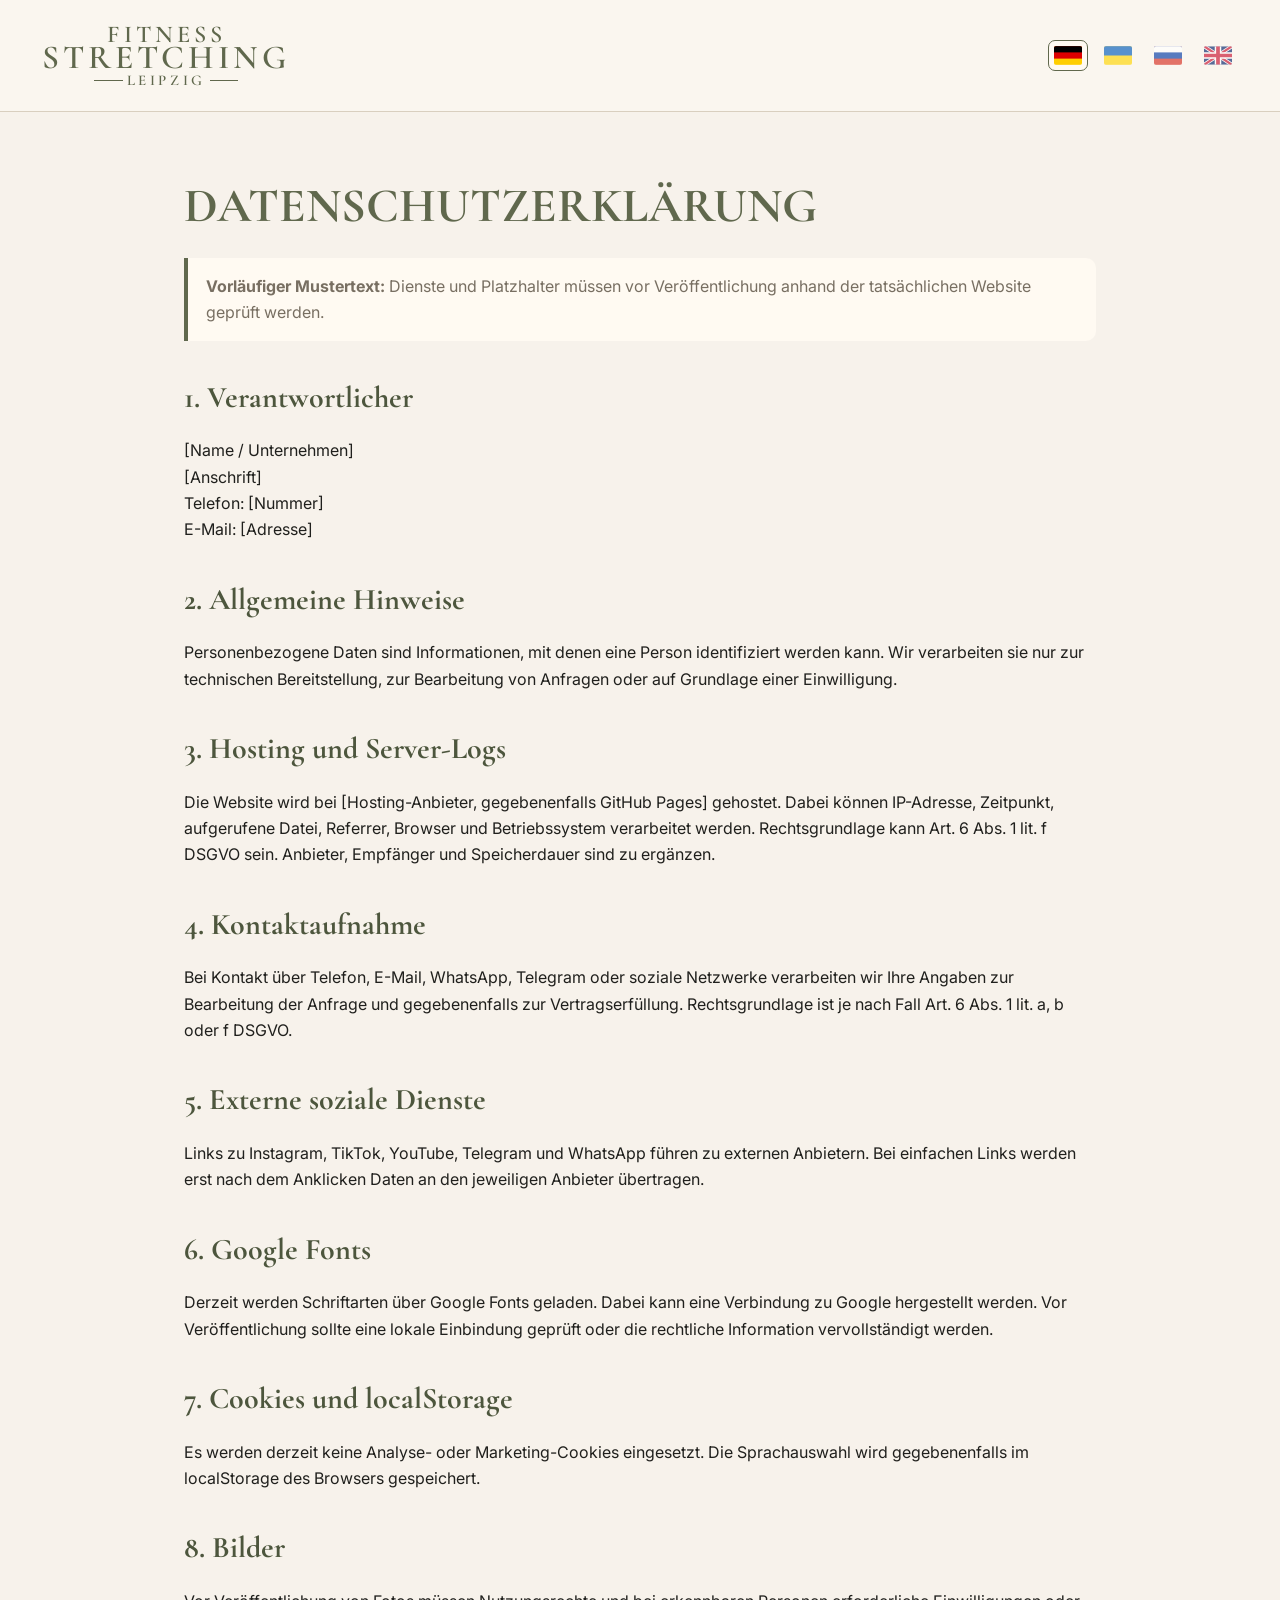
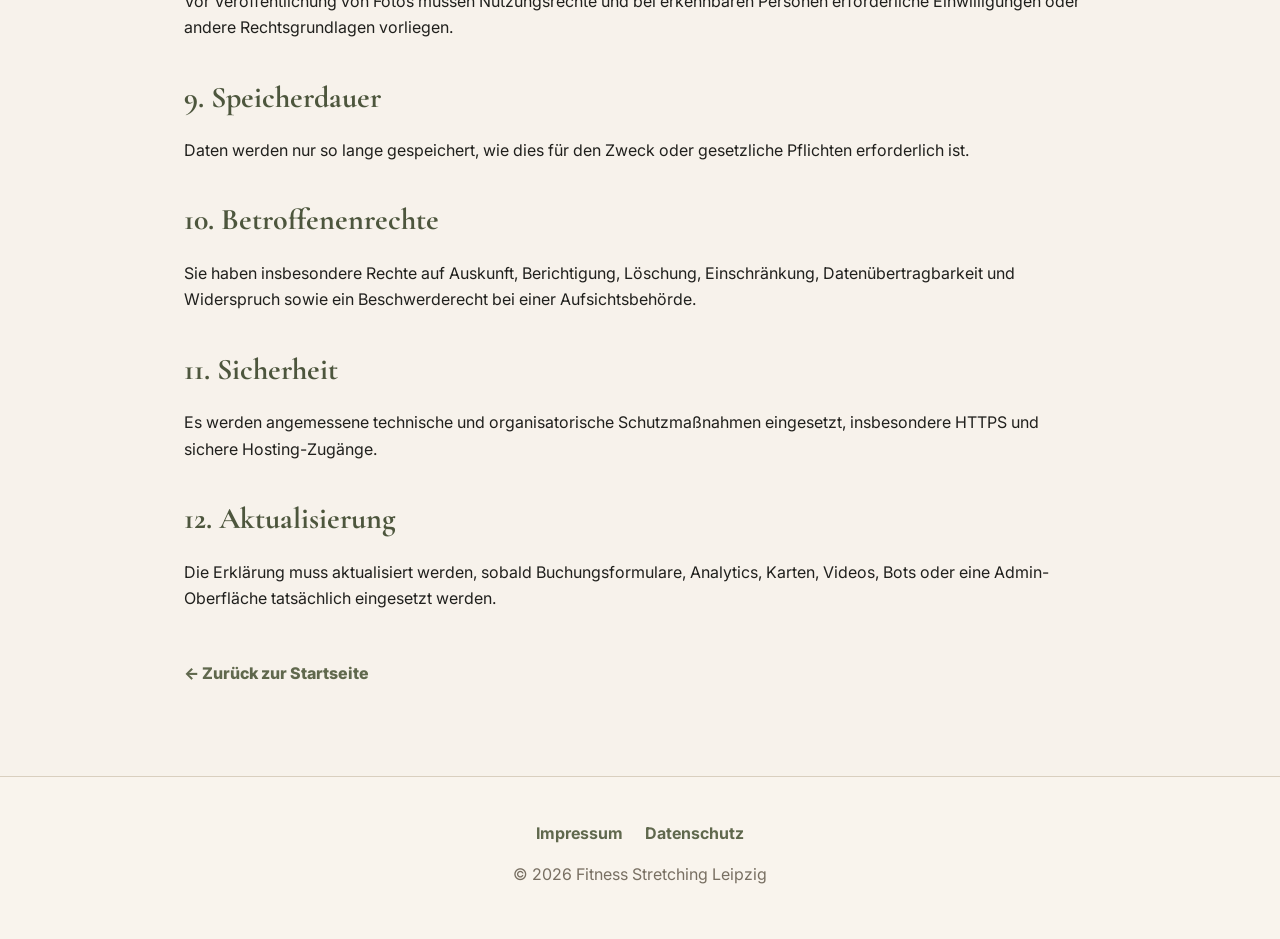
==== datenschutz.html @ 90689b0f "Add files via upload" ====
<!doctype html><html lang="de"><head>
<meta charset="UTF-8"><meta name="viewport" content="width=device-width,initial-scale=1">
<title>Datenschutzerklärung | Fitness Stretching Leipzig</title>
<link rel="preconnect" href="https://fonts.googleapis.com"><link rel="preconnect" href="https://fonts.gstatic.com" crossorigin>
<link href="https://fonts.googleapis.com/css2?family=Cormorant+Garamond:wght@500;600;700&family=Inter:wght@400;500;600;700;800&display=swap" rel="stylesheet">
<link rel="stylesheet" href="style.css"></head><body>
<header class="legal-header"><a class="brand-logo header-logo" href="index.html"><span class="logo-line-1">FITNESS</span><span class="logo-line-2">STRETCHING</span><span class="logo-line-3"><i></i>LEIPZIG<i></i></span></a>
<div class="legal-language-switch" aria-label="Sprachauswahl">
<button data-lang="de" aria-label="Deutsch"><img src="assets/flags/de.svg" alt="Deutsch"></button>
<button data-lang="uk" aria-label="Українська"><img src="assets/flags/ua.svg" alt="Українська"></button>
<button data-lang="ru" aria-label="Русский"><img src="assets/flags/ru.svg" alt="Русский"></button>
<button data-lang="en" aria-label="English"><img src="assets/flags/gb.svg" alt="English"></button>
</div>
</header>
<main class="legal-main"><section class="legal-content" data-lang="de"><h1>Datenschutzerklärung</h1><p class="legal-note"><strong>Vorläufiger Mustertext:</strong> Dienste und Platzhalter müssen vor Veröffentlichung anhand der tatsächlichen Website geprüft werden.</p><h2>1. Verantwortlicher</h2><p>[Name / Unternehmen]<br>[Anschrift]<br>Telefon: [Nummer]<br>E-Mail: [Adresse]</p><h2>2. Allgemeine Hinweise</h2><p>Personenbezogene Daten sind Informationen, mit denen eine Person identifiziert werden kann. Wir verarbeiten sie nur zur technischen Bereitstellung, zur Bearbeitung von Anfragen oder auf Grundlage einer Einwilligung.</p><h2>3. Hosting und Server-Logs</h2><p>Die Website wird bei [Hosting-Anbieter, gegebenenfalls GitHub Pages] gehostet. Dabei können IP-Adresse, Zeitpunkt, aufgerufene Datei, Referrer, Browser und Betriebssystem verarbeitet werden. Rechtsgrundlage kann Art. 6 Abs. 1 lit. f DSGVO sein. Anbieter, Empfänger und Speicherdauer sind zu ergänzen.</p><h2>4. Kontaktaufnahme</h2><p>Bei Kontakt über Telefon, E-Mail, WhatsApp, Telegram oder soziale Netzwerke verarbeiten wir Ihre Angaben zur Bearbeitung der Anfrage und gegebenenfalls zur Vertragserfüllung. Rechtsgrundlage ist je nach Fall Art. 6 Abs. 1 lit. a, b oder f DSGVO.</p><h2>5. Externe soziale Dienste</h2><p>Links zu Instagram, TikTok, YouTube, Telegram und WhatsApp führen zu externen Anbietern. Bei einfachen Links werden erst nach dem Anklicken Daten an den jeweiligen Anbieter übertragen.</p><h2>6. Google Fonts</h2><p>Derzeit werden Schriftarten über Google Fonts geladen. Dabei kann eine Verbindung zu Google hergestellt werden. Vor Veröffentlichung sollte eine lokale Einbindung geprüft oder die rechtliche Information vervollständigt werden.</p><h2>7. Cookies und localStorage</h2><p>Es werden derzeit keine Analyse- oder Marketing-Cookies eingesetzt. Die Sprachauswahl wird gegebenenfalls im localStorage des Browsers gespeichert.</p><h2>8. Bilder</h2><p>Vor Veröffentlichung von Fotos müssen Nutzungsrechte und bei erkennbaren Personen erforderliche Einwilligungen oder andere Rechtsgrundlagen vorliegen.</p><h2>9. Speicherdauer</h2><p>Daten werden nur so lange gespeichert, wie dies für den Zweck oder gesetzliche Pflichten erforderlich ist.</p><h2>10. Betroffenenrechte</h2><p>Sie haben insbesondere Rechte auf Auskunft, Berichtigung, Löschung, Einschränkung, Datenübertragbarkeit und Widerspruch sowie ein Beschwerderecht bei einer Aufsichtsbehörde.</p><h2>11. Sicherheit</h2><p>Es werden angemessene technische und organisatorische Schutzmaßnahmen eingesetzt, insbesondere HTTPS und sichere Hosting-Zugänge.</p><h2>12. Aktualisierung</h2><p>Die Erklärung muss aktualisiert werden, sobald Buchungsformulare, Analytics, Karten, Videos, Bots oder eine Admin-Oberfläche tatsächlich eingesetzt werden.</p><a class="legal-back" href="index.html">← Zurück zur Startseite</a></section><section class="legal-content" data-lang="uk" hidden><h1>Політика конфіденційності</h1><p class="legal-note"><strong>Попередній типовий текст:</strong> сервіси та дані потрібно перевірити відповідно до фактичного сайту перед публікацією.</p><h2>1. Відповідальна особа</h2><p>[Ім’я / підприємство]<br>[Адреса]<br>Телефон: [номер]<br>Електронна пошта: [адреса]</p><h2>2. Загальна інформація</h2><p>Персональні дані дають змогу ідентифікувати особу. Вони обробляються лише для роботи сайту, відповіді на звернення або на підставі згоди.</p><h2>3. Хостинг і серверні журнали</h2><p>Сайт розміщується у [провайдер, за потреби GitHub Pages]. Можуть оброблятися IP-адреса, час, файл, referrer, браузер та система. Потрібно доповнити провайдера, отримувачів і строк зберігання.</p><h2>4. Звернення</h2><p>При зверненні телефоном, електронною поштою, через WhatsApp, Telegram чи соцмережі дані обробляються для відповіді та, за потреби, виконання договору.</p><h2>5. Зовнішні сервіси</h2><p>Посилання на Instagram, TikTok, YouTube, Telegram і WhatsApp ведуть до зовнішніх провайдерів. Передача відбувається після натискання посилання.</p><h2>6. Google Fonts</h2><p>Наразі шрифти завантажуються через Google Fonts. Перед публікацією варто перевірити локальне розміщення або доповнити правову інформацію.</p><h2>7. Cookies і localStorage</h2><p>Аналітичні чи рекламні cookies наразі не використовуються. Вибрана мова може зберігатися у localStorage.</p><h2>8. Фотографії</h2><p>Потрібно мати права на використання фотографій і необхідні згоди впізнаваних осіб.</p><h2>9. Строк зберігання</h2><p>Дані зберігаються лише стільки, скільки потрібно для мети або передбачено законом.</p><h2>10. Права користувача</h2><p>Ви маєте права на доступ, виправлення, видалення, обмеження, перенесення даних, заперечення та скаргу до наглядового органу.</p><h2>11. Безпека</h2><p>Застосовуються належні технічні й організаційні заходи, зокрема HTTPS і захист доступу до хостингу.</p><h2>12. Оновлення</h2><p>Політика оновлюється при фактичному додаванні бронювання, аналітики, карт, відео, ботів або адмін-панелі.</p><a class="legal-back" href="index.html">← Повернутися на головну</a></section><section class="legal-content" data-lang="ru" hidden><h1>Политика конфиденциальности</h1><p class="legal-note"><strong>Предварительный типовой текст:</strong> сервисы и сведения необходимо проверить по фактическому сайту перед публикацией.</p><h2>1. Ответственное лицо</h2><p>[Имя / предприятие]<br>[Адрес]<br>Телефон: [номер]<br>Электронная почта: [адрес]</p><h2>2. Общая информация</h2><p>Персональные данные позволяют идентифицировать человека. Они обрабатываются только для работы сайта, ответа на обращения или на основании согласия.</p><h2>3. Хостинг и серверные журналы</h2><p>Сайт размещается у [провайдер, при необходимости GitHub Pages]. Могут обрабатываться IP-адрес, время, файл, referrer, браузер и система. Необходимо дополнить провайдера, получателей и срок хранения.</p><h2>4. Обращение</h2><p>При обращении по телефону, электронной почте, через WhatsApp, Telegram или соцсети данные обрабатываются для ответа и, при необходимости, исполнения договора.</p><h2>5. Внешние сервисы</h2><p>Ссылки на Instagram, TikTok, YouTube, Telegram и WhatsApp ведут к внешним провайдерам. Передача данных происходит после перехода по ссылке.</p><h2>6. Google Fonts</h2><p>В настоящее время шрифты загружаются через Google Fonts. До публикации следует проверить локальное размещение либо дополнить правовую информацию.</p><h2>7. Cookies и localStorage</h2><p>Аналитические и рекламные cookies сейчас не используются. Выбранный язык может сохраняться в localStorage.</p><h2>8. Фотографии</h2><p>Необходимо иметь права на использование фотографий и требуемые согласия узнаваемых лиц.</p><h2>9. Срок хранения</h2><p>Данные хранятся только столько, сколько необходимо для цели или предусмотрено законом.</p><h2>10. Права пользователя</h2><p>Вы имеете права на доступ, исправление, удаление, ограничение, переносимость, возражение и жалобу в надзорный орган.</p><h2>11. Безопасность</h2><p>Применяются надлежащие технические и организационные меры, включая HTTPS и защиту доступа к хостингу.</p><h2>12. Обновление</h2><p>Политика обновляется при фактическом добавлении бронирования, аналитики, карт, видео, ботов или админ-панели.</p><a class="legal-back" href="index.html">← Вернуться на главную</a></section><section class="legal-content" data-lang="en" hidden><h1>Privacy policy</h1><p class="legal-note"><strong>Provisional template:</strong> services and placeholders must be checked against the actual website before publication.</p><h2>1. Controller</h2><p>[Name / business]<br>[Address]<br>Telephone: [number]<br>Email: [address]</p><h2>2. General information</h2><p>Personal data can identify a person. It is processed only to provide the website, respond to enquiries or on the basis of consent.</p><h2>3. Hosting and server logs</h2><p>The site is hosted by [provider, where applicable GitHub Pages]. IP address, time, requested file, referrer, browser and operating system may be processed. Provider, recipients and retention periods must be completed.</p><h2>4. Contacting us</h2><p>When you contact us by phone, email, WhatsApp, Telegram or social media, your information is processed to respond and, where applicable, perform a contract.</p><h2>5. External services</h2><p>Links to Instagram, TikTok, YouTube, Telegram and WhatsApp lead to external providers. Data is transferred after the link is clicked.</p><h2>6. Google Fonts</h2><p>Fonts are currently loaded through Google Fonts. Before publication, local hosting should be considered or the legal information completed.</p><h2>7. Cookies and localStorage</h2><p>No analytics or marketing cookies are currently used. The selected language may be saved in localStorage.</p><h2>8. Photographs</h2><p>All required usage rights and consents for identifiable persons must be available.</p><h2>9. Retention</h2><p>Data is kept only as long as required for its purpose or by law.</p><h2>10. Your rights</h2><p>You have rights including access, rectification, erasure, restriction, portability, objection and the right to complain to a supervisory authority.</p><h2>11. Security</h2><p>Appropriate technical and organisational safeguards are used, including HTTPS and secure hosting access.</p><h2>12. Updates</h2><p>The policy will be updated when booking, analytics, maps, videos, bots or an admin interface are actually added.</p><a class="legal-back" href="index.html">← Back to the homepage</a></section></main>
<footer><nav class="footer-legal"><a href="impressum.html">Impressum</a><a href="datenschutz.html">Datenschutz</a></nav><p>© 2026 Fitness Stretching Leipzig</p></footer>
<script src="legal.js"></script></body></html>
---- style.css ----
:root{--bg:#f7f2eb;--cream:#fffaf2;--olive:#60684d;--olive-dark:#4d563d;--text:#20201d;--muted:#786f62;--line:#d9cfbf;--serif:'Cormorant Garamond',Georgia,serif;--sans:'Inter',Arial,sans-serif}*{box-sizing:border-box}html{scroll-behavior:smooth}body{margin:0;background:var(--bg);color:var(--text);font-family:var(--sans);font-size:16px;line-height:1.55}a{text-decoration:none;color:inherit}img{max-width:100%;display:block}.site-header{min-height:106px;display:flex;align-items:center;gap:24px;padding:14px 34px;background:rgba(250,246,239,.97);border-bottom:1px solid var(--line);position:sticky;top:0;z-index:100;backdrop-filter:blur(10px)}.brand-logo{font-family:var(--serif);font-weight:600;color:var(--olive);letter-spacing:.13em;text-align:center;line-height:.82;text-transform:uppercase;display:inline-flex;flex-direction:column;align-items:center;justify-content:center;white-space:nowrap}.brand-logo .logo-line-1{font-size:.78em}.brand-logo .logo-line-2{font-size:1.08em}.brand-logo .logo-line-3{font-size:.48em;letter-spacing:.24em;display:flex;align-items:center;gap:.28em;margin-top:.16em}.brand-logo i{width:1.9em;height:1px;background:var(--olive);display:block}.header-logo{font-size:38px;min-width:276px}.hero-logo{font-size:88px;margin-bottom:14px}.footer-logo{font-size:34px;opacity:.85}.main-nav{display:flex;align-items:center;gap:25px;margin-left:auto}.main-nav a{font-weight:700;white-space:nowrap}.main-nav a.active{color:var(--olive);border-bottom:2px solid var(--olive);padding-bottom:10px}.header-cta,.btn{font-weight:800;text-transform:uppercase;letter-spacing:.03em;border-radius:9px;display:inline-flex;align-items:center;justify-content:center}.header-cta{background:var(--olive);color:white;padding:17px 24px;box-shadow:0 8px 24px rgba(77,86,61,.16);white-space:nowrap}.language-switch{display:flex;gap:10px;align-items:center}.language-switch button{border:0;background:transparent;font-weight:800;cursor:pointer;padding:6px 5px;display:flex;gap:6px;align-items:center;opacity:.75;border-radius:7px}.language-switch button.active{opacity:1;color:var(--olive);background:rgba(96,104,77,.08)}.language-switch img{width:25px;height:17px;object-fit:cover;border-radius:2px;box-shadow:0 0 0 1px rgba(0,0,0,.08)}.language-switch b{font-size:13px}.menu-toggle{display:none;background:none;border:0;font-size:30px;color:var(--olive)}.hero{min-height:650px;display:grid;grid-template-columns:53% 47%;background:linear-gradient(90deg,var(--cream),#f4eee6);position:relative;overflow:hidden}.hero-copy{padding:82px 6vw 70px;display:flex;flex-direction:column;align-items:center;text-align:center;justify-content:center;z-index:2}.hero-copy:after{content:"";position:absolute;left:49%;top:0;height:100%;width:126px;background:var(--cream);clip-path:ellipse(60% 65% at 0 50%);z-index:-1}.hero-kicker{font-family:var(--serif);font-size:33px;margin:0 0 10px;color:var(--olive-dark)}.hero-subtitle{font-family:var(--serif);font-size:31px;margin:0 0 10px}.divider{height:1px;background:var(--line);width:360px;margin:8px 0 24px}.address{font-size:22px;margin:0 0 30px}.hero-actions{display:flex;gap:20px;flex-wrap:wrap;justify-content:center}.btn{min-height:62px;padding:0 32px;border:1px solid var(--olive)}.btn.primary{background:var(--olive);color:#fff}.btn.secondary,.btn.outline{background:transparent;color:var(--olive)}.hero-image{background:url('assets/hero-studio.jpg') center/cover no-repeat;min-height:650px;filter:saturate(.94) sepia(.06);position:relative}.hero-image:after{content:'';position:absolute;inset:0;background:linear-gradient(90deg,rgba(0,0,0,.34),rgba(0,0,0,.08) 45%,rgba(0,0,0,.18));pointer-events:none}.benefits{background:linear-gradient(90deg,#6f7558,#8a8c69);color:#fff;display:grid;grid-template-columns:repeat(6,1fr);gap:0;padding:22px 42px}.benefit{display:flex;align-items:center;justify-content:center;gap:13px;border-right:1px solid rgba(255,255,255,.42);min-height:58px}.benefit:last-child{border-right:0}.benefit span{font-size:32px;color:#f7efe5}.benefit p{margin:0;font-weight:600;font-size:15px}.section{padding:72px 7vw}.intro{display:grid;grid-template-columns:1fr 1fr;gap:58px;align-items:center}.intro-image img,.massage img{border-radius:10px;box-shadow:0 16px 42px rgba(55,45,30,.12)}.eyebrow{text-transform:uppercase;letter-spacing:.16em;color:var(--olive);font-weight:800;font-size:13px}.section h2,.intro h2,.massage h2,.contact h2{font-family:var(--serif);text-transform:uppercase;color:var(--olive);font-size:44px;line-height:1.05;margin:0 0 18px}.intro p,.massage p,.contact p{font-size:17px}.muted{background:#f1eadf}.section-head{text-align:center;max-width:920px;margin:0 auto 38px}.section-head.narrow{max-width:760px}.cards{display:grid;grid-template-columns:repeat(4,1fr);gap:22px}.card{background:var(--cream);border:1px solid var(--line);border-radius:18px;overflow:hidden;min-height:100%;display:flex;flex-direction:column;transition:.35s;box-shadow:0 8px 26px rgba(55,45,30,.04)}.card:hover{transform:translateY(-5px);box-shadow:0 18px 44px rgba(55,45,30,.13)}.course-image{width:100%;height:235px;object-fit:cover;transition:.5s}.card:hover .course-image{transform:scale(1.04)}.card-body{padding:24px}.card h3{font-family:var(--serif);font-size:27px;color:var(--olive);line-height:1.05;margin:0 0 14px}.card p{margin:0}.card span{display:inline-block;margin-top:18px;color:var(--olive);font-weight:800}.why{background:var(--cream)}.why-grid{display:grid;grid-template-columns:repeat(3,1fr);gap:16px;max-width:1050px;margin:0 auto}.why-grid div{background:#f7f2eb;border:1px solid var(--line);border-radius:14px;padding:20px 24px;font-weight:700;color:var(--olive-dark)}.why-grid div:before{content:'✓';font-weight:900;margin-right:10px;color:var(--olive)}.massage{display:grid;grid-template-columns:42% 58%;gap:42px;align-items:center}.massage-media>img{width:100%;max-height:520px;object-fit:cover}.massage-gallery{display:grid;grid-template-columns:repeat(3,1fr);gap:10px;margin-top:14px}.massage-gallery img{width:100%;height:145px;object-fit:cover;border-radius:10px;border:1px solid var(--line);box-shadow:0 8px 20px rgba(55,45,30,.08)}.gallery-section{background:#f7f2eb}.gallery-grid{display:grid;grid-template-columns:repeat(4,1fr);gap:14px}.gallery-grid img{width:100%;height:260px;object-fit:cover;border-radius:14px;border:1px solid var(--line);box-shadow:0 8px 22px rgba(55,45,30,.08);transition:.35s}.gallery-grid img:hover{transform:scale(1.02)}.contact{display:grid;grid-template-columns:1fr 1fr;gap:40px;background:var(--cream)}.contact-box{border:1px solid var(--line);border-radius:18px;padding:30px;background:#fffaf6}.contact-box a{color:var(--olive);font-weight:700}.floating-wa{position:fixed;right:28px;bottom:28px;width:68px;height:68px;border-radius:50%;background:#20c65a;color:#fff;display:flex;align-items:center;justify-content:center;font-size:34px;box-shadow:0 12px 34px rgba(0,0,0,.2);z-index:101}footer{padding:36px 7vw;text-align:center;border-top:1px solid var(--line);background:#f9f4ed;color:var(--muted)}
@media(max-width:1280px){.site-header{gap:16px;padding:12px 24px}.header-logo{font-size:31px;min-width:230px}.main-nav{gap:18px}.header-cta{padding:15px 19px}.language-switch b{display:none}.cards{grid-template-columns:repeat(3,1fr)}}
@media(max-width:980px){.site-header{height:auto;min-height:86px;justify-content:space-between;flex-wrap:wrap}.header-logo{font-size:27px;min-width:auto}.menu-toggle{display:block}.main-nav{display:none;order:5;width:100%;flex-direction:column;align-items:flex-start;padding:18px 0}.main-nav.open{display:flex}.header-cta{display:none}.language-switch{gap:8px}.language-switch img{width:27px;height:19px}.hero{grid-template-columns:1fr}.hero-copy{padding:58px 24px 44px}.hero-copy:after{display:none}.hero-logo{font-size:58px}.hero-kicker,.hero-subtitle{font-size:26px}.address{font-size:20px}.hero-image{min-height:430px;order:-1}.benefits{grid-template-columns:1fr 1fr;padding:18px}.benefit{justify-content:flex-start;border-right:0;border-bottom:1px solid rgba(255,255,255,.25);padding:8px}.intro,.massage,.contact{grid-template-columns:1fr}.cards{grid-template-columns:repeat(2,1fr)}.why-grid{grid-template-columns:1fr 1fr}.gallery-grid{grid-template-columns:repeat(2,1fr)}.massage-gallery{grid-template-columns:repeat(2,1fr)}.section{padding:50px 24px}.section h2,.intro h2,.massage h2,.contact h2{font-size:35px}.btn{min-height:58px}.hero-actions{width:100%}.floating-wa{width:58px;height:58px;font-size:28px;right:18px;bottom:18px}}
@media(max-width:560px){.hero-logo{font-size:43px}.header-logo{font-size:21px}.logo-line-3 i{width:1.35em}.hero-kicker,.hero-subtitle{font-size:22px}.benefits{grid-template-columns:1fr}.cards,.why-grid,.gallery-grid{grid-template-columns:1fr}.course-image{height:250px}.gallery-grid img{height:330px}.massage-gallery{grid-template-columns:1fr}.massage-gallery img{height:260px}.site-header{padding:12px 14px}.section h2,.intro h2,.massage h2,.contact h2{font-size:30px}.divider{width:260px}.btn{width:100%;padding:0 20px}.language-switch img{width:25px;height:17px}}

/* v7: single-photo sliders */
.photo-slider{position:relative;width:100%;max-width:980px;margin:0 auto;overflow:hidden;border-radius:14px}
.slider-viewport{overflow:hidden;border-radius:14px;background:var(--cream)}
.slider-track{display:flex;transition:transform .45s ease;will-change:transform;touch-action:pan-y}
.slider-slide{flex:0 0 100%;min-width:100%}
.slider-slide img{width:100%;height:620px;object-fit:contain;background:var(--cream);border-radius:14px;border:1px solid var(--line);box-shadow:0 8px 22px rgba(55,45,30,.08)}
.massage-slider{margin-top:14px}
.massage-slider .slider-slide img{height:430px}
.slider-arrow{position:absolute;top:50%;transform:translateY(-50%);width:52px;height:52px;border:1px solid rgba(255,255,255,.75);border-radius:50%;background:rgba(77,86,61,.86);color:#fff;font-size:38px;line-height:1;cursor:pointer;z-index:3;display:flex;align-items:center;justify-content:center;box-shadow:0 8px 24px rgba(0,0,0,.18)}
.slider-prev{left:16px}.slider-next{right:16px}.slider-arrow:hover{background:var(--olive-dark)}
.slider-counter{position:absolute;right:18px;bottom:16px;padding:7px 12px;border-radius:999px;color:#fff;background:rgba(32,32,29,.68);font-size:13px;font-weight:700;z-index:3}
.social-placeholders{display:flex;flex-wrap:wrap;justify-content:center;gap:10px;margin:20px 0 16px}
.social-placeholder{width:40px;height:40px;border:1px solid var(--olive);border-radius:50%;display:inline-flex;align-items:center;justify-content:center;color:var(--olive);font-size:12px;font-weight:800;transition:.25s}
.social-placeholder:hover{background:var(--olive);color:#fff}
.footer-legal{display:flex;justify-content:center;gap:22px;margin:8px 0 12px;font-weight:700;color:var(--olive)}
.footer-legal a:hover{text-decoration:underline}
.legal-main{max-width:960px;margin:0 auto;padding:70px 24px 90px}
.legal-main h1{font-family:var(--serif);color:var(--olive);text-transform:uppercase;font-size:48px;line-height:1;margin:0 0 28px}
.legal-main h2{font-family:var(--serif);color:var(--olive-dark);font-size:30px;margin:34px 0 12px}
.legal-placeholder{padding:18px 20px;border:1px dashed var(--olive);border-radius:12px;background:var(--cream);color:var(--muted)}
.legal-back{display:inline-flex;margin-top:34px;color:var(--olive);font-weight:800}
@media(max-width:980px){.slider-slide img{height:520px}.massage-slider .slider-slide img{height:390px}}
@media(max-width:560px){.slider-slide img,.massage-slider .slider-slide img{height:430px}.slider-arrow{width:44px;height:44px;font-size:32px}.slider-prev{left:10px}.slider-next{right:10px}.footer-legal{gap:16px}.legal-main h1{font-size:38px}}

/* v7 corrected legal pages and social icons */
.social-placeholder img{width:24px;height:24px;display:block}
.social-placeholder:hover img{filter:brightness(0) invert(1)}
.legal-header{min-height:112px;display:flex;align-items:center;justify-content:space-between;gap:24px;padding:18px 42px;background:rgba(250,246,239,.96);border-bottom:1px solid var(--line);position:sticky;top:0;z-index:100;backdrop-filter:blur(10px)}
.legal-language-switch{display:flex;gap:10px;align-items:center}
.legal-language-switch button{border:1px solid transparent;background:transparent;padding:5px;border-radius:7px;cursor:pointer;opacity:.65}
.legal-language-switch button.active{opacity:1;border-color:var(--olive);background:var(--cream)}
.legal-language-switch img{width:28px;height:19px;display:block;border-radius:2px}
.legal-content[hidden]{display:none}
.legal-note{border-left:4px solid var(--olive);background:var(--cream);padding:15px 18px;margin:0 0 26px;border-radius:0 10px 10px 0;color:var(--muted)}
.legal-main p,.legal-main li{font-size:16px;line-height:1.65}
.legal-main ul{padding-left:22px}
@media(max-width:720px){.legal-header{padding:14px;flex-direction:column;align-items:center}.legal-language-switch img{width:30px;height:20px}}
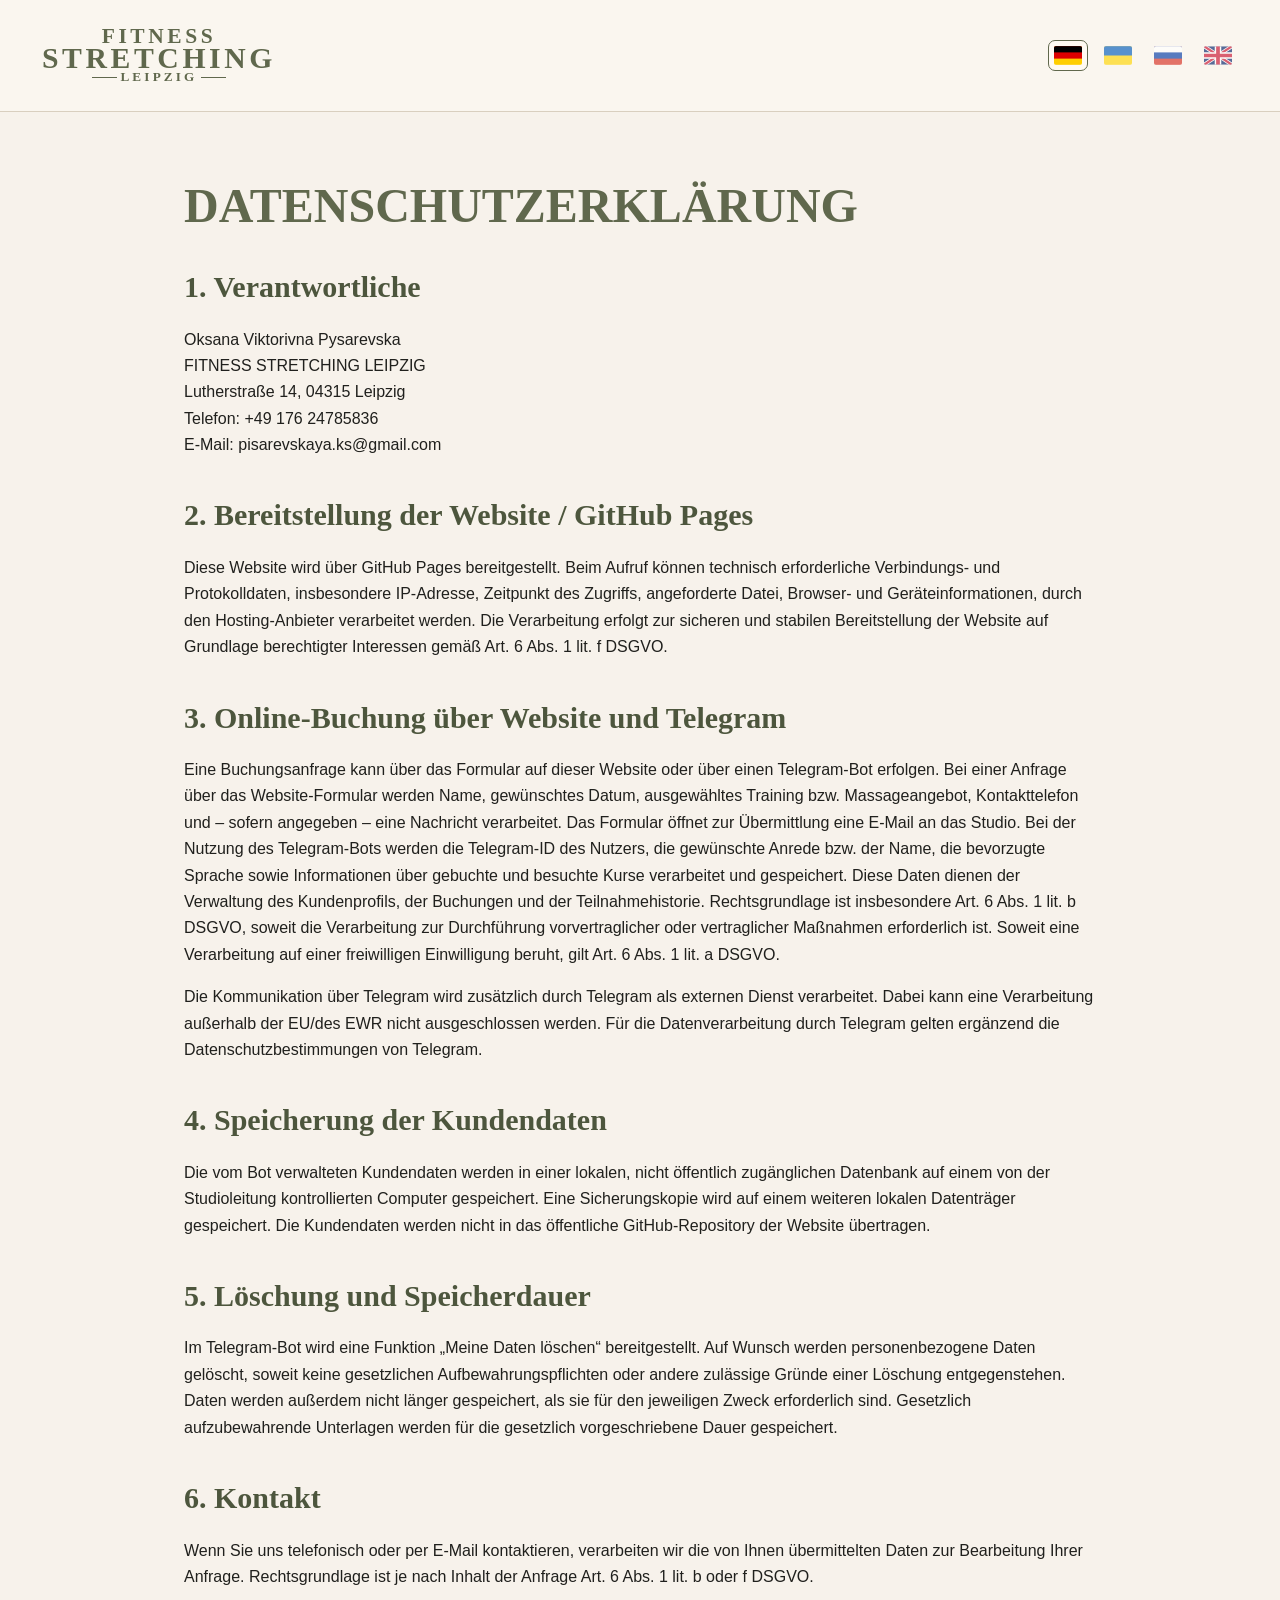
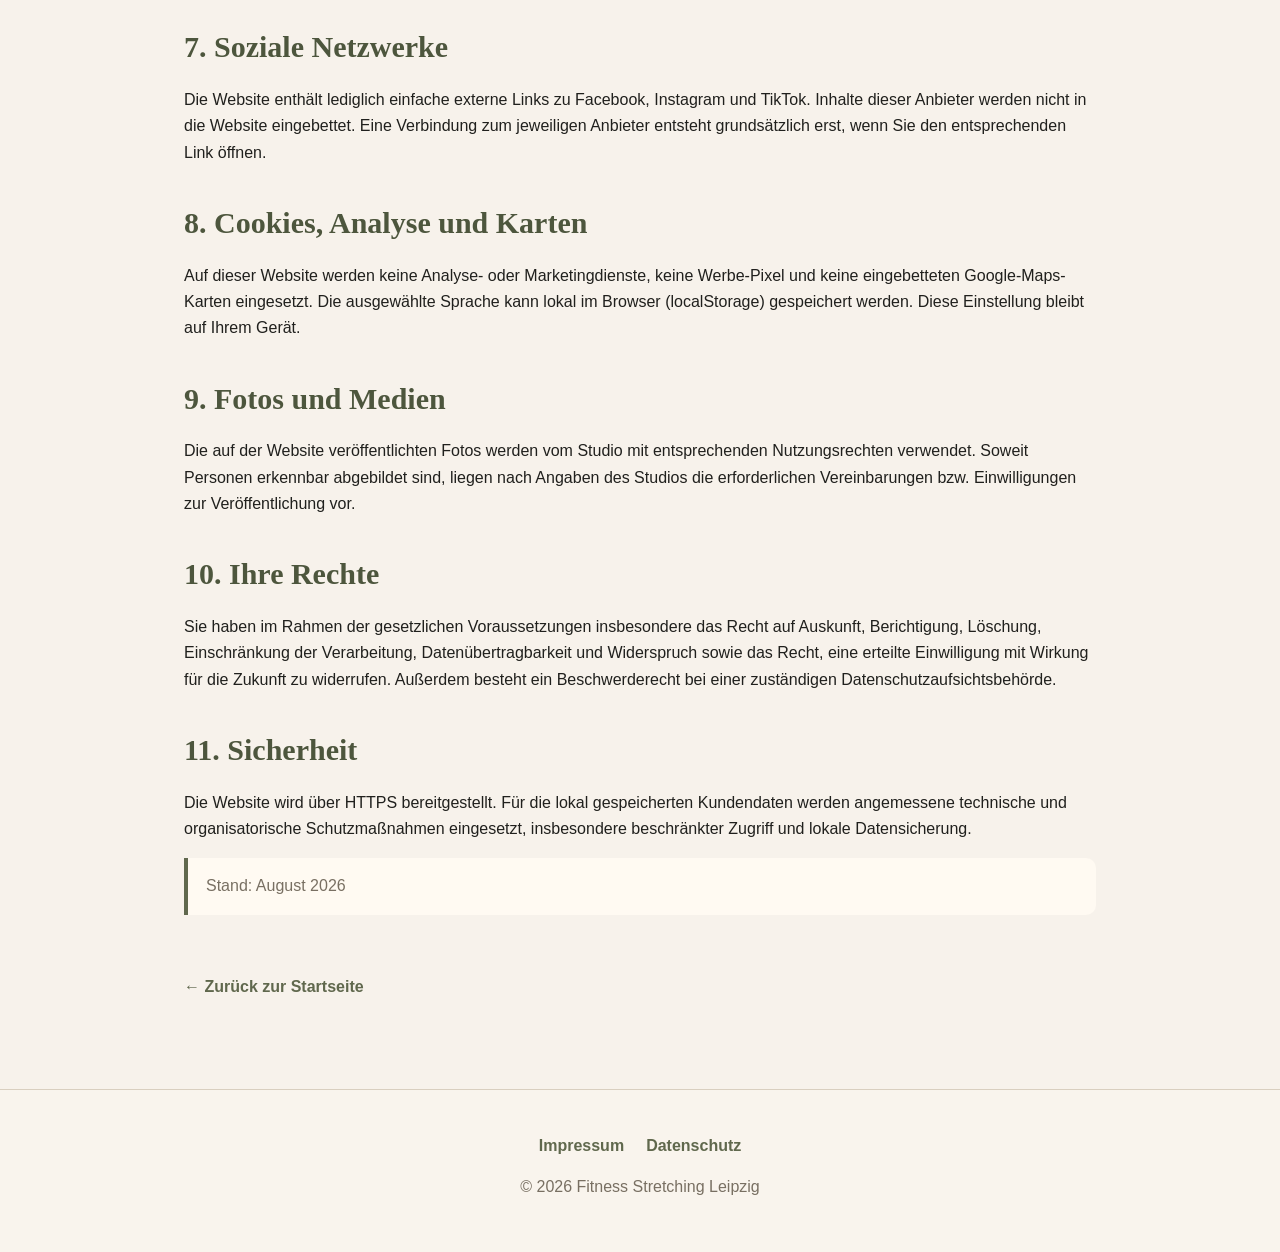
==== commit 15a9e609: "Add files via upload" ====
--- a/datenschutz.html
+++ b/datenschutz.html
@@ -1,17 +1 @@
-<!doctype html><html lang="de"><head>
-<meta charset="UTF-8"><meta name="viewport" content="width=device-width,initial-scale=1">
-<title>Datenschutzerklärung | Fitness Stretching Leipzig</title>
-<link rel="preconnect" href="https://fonts.googleapis.com"><link rel="preconnect" href="https://fonts.gstatic.com" crossorigin>
-<link href="https://fonts.googleapis.com/css2?family=Cormorant+Garamond:wght@500;600;700&family=Inter:wght@400;500;600;700;800&display=swap" rel="stylesheet">
-<link rel="stylesheet" href="style.css"></head><body>
-<header class="legal-header"><a class="brand-logo header-logo" href="index.html"><span class="logo-line-1">FITNESS</span><span class="logo-line-2">STRETCHING</span><span class="logo-line-3"><i></i>LEIPZIG<i></i></span></a>
-<div class="legal-language-switch" aria-label="Sprachauswahl">
-<button data-lang="de" aria-label="Deutsch"><img src="assets/flags/de.svg" alt="Deutsch"></button>
-<button data-lang="uk" aria-label="Українська"><img src="assets/flags/ua.svg" alt="Українська"></button>
-<button data-lang="ru" aria-label="Русский"><img src="assets/flags/ru.svg" alt="Русский"></button>
-<button data-lang="en" aria-label="English"><img src="assets/flags/gb.svg" alt="English"></button>
-</div>
-</header>
-<main class="legal-main"><section class="legal-content" data-lang="de"><h1>Datenschutzerklärung</h1><p class="legal-note"><strong>Vorläufiger Mustertext:</strong> Dienste und Platzhalter müssen vor Veröffentlichung anhand der tatsächlichen Website geprüft werden.</p><h2>1. Verantwortlicher</h2><p>[Name / Unternehmen]<br>[Anschrift]<br>Telefon: [Nummer]<br>E-Mail: [Adresse]</p><h2>2. Allgemeine Hinweise</h2><p>Personenbezogene Daten sind Informationen, mit denen eine Person identifiziert werden kann. Wir verarbeiten sie nur zur technischen Bereitstellung, zur Bearbeitung von Anfragen oder auf Grundlage einer Einwilligung.</p><h2>3. Hosting und Server-Logs</h2><p>Die Website wird bei [Hosting-Anbieter, gegebenenfalls GitHub Pages] gehostet. Dabei können IP-Adresse, Zeitpunkt, aufgerufene Datei, Referrer, Browser und Betriebssystem verarbeitet werden. Rechtsgrundlage kann Art. 6 Abs. 1 lit. f DSGVO sein. Anbieter, Empfänger und Speicherdauer sind zu ergänzen.</p><h2>4. Kontaktaufnahme</h2><p>Bei Kontakt über Telefon, E-Mail, WhatsApp, Telegram oder soziale Netzwerke verarbeiten wir Ihre Angaben zur Bearbeitung der Anfrage und gegebenenfalls zur Vertragserfüllung. Rechtsgrundlage ist je nach Fall Art. 6 Abs. 1 lit. a, b oder f DSGVO.</p><h2>5. Externe soziale Dienste</h2><p>Links zu Instagram, TikTok, YouTube, Telegram und WhatsApp führen zu externen Anbietern. Bei einfachen Links werden erst nach dem Anklicken Daten an den jeweiligen Anbieter übertragen.</p><h2>6. Google Fonts</h2><p>Derzeit werden Schriftarten über Google Fonts geladen. Dabei kann eine Verbindung zu Google hergestellt werden. Vor Veröffentlichung sollte eine lokale Einbindung geprüft oder die rechtliche Information vervollständigt werden.</p><h2>7. Cookies und localStorage</h2><p>Es werden derzeit keine Analyse- oder Marketing-Cookies eingesetzt. Die Sprachauswahl wird gegebenenfalls im localStorage des Browsers gespeichert.</p><h2>8. Bilder</h2><p>Vor Veröffentlichung von Fotos müssen Nutzungsrechte und bei erkennbaren Personen erforderliche Einwilligungen oder andere Rechtsgrundlagen vorliegen.</p><h2>9. Speicherdauer</h2><p>Daten werden nur so lange gespeichert, wie dies für den Zweck oder gesetzliche Pflichten erforderlich ist.</p><h2>10. Betroffenenrechte</h2><p>Sie haben insbesondere Rechte auf Auskunft, Berichtigung, Löschung, Einschränkung, Datenübertragbarkeit und Widerspruch sowie ein Beschwerderecht bei einer Aufsichtsbehörde.</p><h2>11. Sicherheit</h2><p>Es werden angemessene technische und organisatorische Schutzmaßnahmen eingesetzt, insbesondere HTTPS und sichere Hosting-Zugänge.</p><h2>12. Aktualisierung</h2><p>Die Erklärung muss aktualisiert werden, sobald Buchungsformulare, Analytics, Karten, Videos, Bots oder eine Admin-Oberfläche tatsächlich eingesetzt werden.</p><a class="legal-back" href="index.html">← Zurück zur Startseite</a></section><section class="legal-content" data-lang="uk" hidden><h1>Політика конфіденційності</h1><p class="legal-note"><strong>Попередній типовий текст:</strong> сервіси та дані потрібно перевірити відповідно до фактичного сайту перед публікацією.</p><h2>1. Відповідальна особа</h2><p>[Ім’я / підприємство]<br>[Адреса]<br>Телефон: [номер]<br>Електронна пошта: [адреса]</p><h2>2. Загальна інформація</h2><p>Персональні дані дають змогу ідентифікувати особу. Вони обробляються лише для роботи сайту, відповіді на звернення або на підставі згоди.</p><h2>3. Хостинг і серверні журнали</h2><p>Сайт розміщується у [провайдер, за потреби GitHub Pages]. Можуть оброблятися IP-адреса, час, файл, referrer, браузер та система. Потрібно доповнити провайдера, отримувачів і строк зберігання.</p><h2>4. Звернення</h2><p>При зверненні телефоном, електронною поштою, через WhatsApp, Telegram чи соцмережі дані обробляються для відповіді та, за потреби, виконання договору.</p><h2>5. Зовнішні сервіси</h2><p>Посилання на Instagram, TikTok, YouTube, Telegram і WhatsApp ведуть до зовнішніх провайдерів. Передача відбувається після натискання посилання.</p><h2>6. Google Fonts</h2><p>Наразі шрифти завантажуються через Google Fonts. Перед публікацією варто перевірити локальне розміщення або доповнити правову інформацію.</p><h2>7. Cookies і localStorage</h2><p>Аналітичні чи рекламні cookies наразі не використовуються. Вибрана мова може зберігатися у localStorage.</p><h2>8. Фотографії</h2><p>Потрібно мати права на використання фотографій і необхідні згоди впізнаваних осіб.</p><h2>9. Строк зберігання</h2><p>Дані зберігаються лише стільки, скільки потрібно для мети або передбачено законом.</p><h2>10. Права користувача</h2><p>Ви маєте права на доступ, виправлення, видалення, обмеження, перенесення даних, заперечення та скаргу до наглядового органу.</p><h2>11. Безпека</h2><p>Застосовуються належні технічні й організаційні заходи, зокрема HTTPS і захист доступу до хостингу.</p><h2>12. Оновлення</h2><p>Політика оновлюється при фактичному додаванні бронювання, аналітики, карт, відео, ботів або адмін-панелі.</p><a class="legal-back" href="index.html">← Повернутися на головну</a></section><section class="legal-content" data-lang="ru" hidden><h1>Политика конфиденциальности</h1><p class="legal-note"><strong>Предварительный типовой текст:</strong> сервисы и сведения необходимо проверить по фактическому сайту перед публикацией.</p><h2>1. Ответственное лицо</h2><p>[Имя / предприятие]<br>[Адрес]<br>Телефон: [номер]<br>Электронная почта: [адрес]</p><h2>2. Общая информация</h2><p>Персональные данные позволяют идентифицировать человека. Они обрабатываются только для работы сайта, ответа на обращения или на основании согласия.</p><h2>3. Хостинг и серверные журналы</h2><p>Сайт размещается у [провайдер, при необходимости GitHub Pages]. Могут обрабатываться IP-адрес, время, файл, referrer, браузер и система. Необходимо дополнить провайдера, получателей и срок хранения.</p><h2>4. Обращение</h2><p>При обращении по телефону, электронной почте, через WhatsApp, Telegram или соцсети данные обрабатываются для ответа и, при необходимости, исполнения договора.</p><h2>5. Внешние сервисы</h2><p>Ссылки на Instagram, TikTok, YouTube, Telegram и WhatsApp ведут к внешним провайдерам. Передача данных происходит после перехода по ссылке.</p><h2>6. Google Fonts</h2><p>В настоящее время шрифты загружаются через Google Fonts. До публикации следует проверить локальное размещение либо дополнить правовую информацию.</p><h2>7. Cookies и localStorage</h2><p>Аналитические и рекламные cookies сейчас не используются. Выбранный язык может сохраняться в localStorage.</p><h2>8. Фотографии</h2><p>Необходимо иметь права на использование фотографий и требуемые согласия узнаваемых лиц.</p><h2>9. Срок хранения</h2><p>Данные хранятся только столько, сколько необходимо для цели или предусмотрено законом.</p><h2>10. Права пользователя</h2><p>Вы имеете права на доступ, исправление, удаление, ограничение, переносимость, возражение и жалобу в надзорный орган.</p><h2>11. Безопасность</h2><p>Применяются надлежащие технические и организационные меры, включая HTTPS и защиту доступа к хостингу.</p><h2>12. Обновление</h2><p>Политика обновляется при фактическом добавлении бронирования, аналитики, карт, видео, ботов или админ-панели.</p><a class="legal-back" href="index.html">← Вернуться на главную</a></section><section class="legal-content" data-lang="en" hidden><h1>Privacy policy</h1><p class="legal-note"><strong>Provisional template:</strong> services and placeholders must be checked against the actual website before publication.</p><h2>1. Controller</h2><p>[Name / business]<br>[Address]<br>Telephone: [number]<br>Email: [address]</p><h2>2. General information</h2><p>Personal data can identify a person. It is processed only to provide the website, respond to enquiries or on the basis of consent.</p><h2>3. Hosting and server logs</h2><p>The site is hosted by [provider, where applicable GitHub Pages]. IP address, time, requested file, referrer, browser and operating system may be processed. Provider, recipients and retention periods must be completed.</p><h2>4. Contacting us</h2><p>When you contact us by phone, email, WhatsApp, Telegram or social media, your information is processed to respond and, where applicable, perform a contract.</p><h2>5. External services</h2><p>Links to Instagram, TikTok, YouTube, Telegram and WhatsApp lead to external providers. Data is transferred after the link is clicked.</p><h2>6. Google Fonts</h2><p>Fonts are currently loaded through Google Fonts. Before publication, local hosting should be considered or the legal information completed.</p><h2>7. Cookies and localStorage</h2><p>No analytics or marketing cookies are currently used. The selected language may be saved in localStorage.</p><h2>8. Photographs</h2><p>All required usage rights and consents for identifiable persons must be available.</p><h2>9. Retention</h2><p>Data is kept only as long as required for its purpose or by law.</p><h2>10. Your rights</h2><p>You have rights including access, rectification, erasure, restriction, portability, objection and the right to complain to a supervisory authority.</p><h2>11. Security</h2><p>Appropriate technical and organisational safeguards are used, including HTTPS and secure hosting access.</p><h2>12. Updates</h2><p>The policy will be updated when booking, analytics, maps, videos, bots or an admin interface are actually added.</p><a class="legal-back" href="index.html">← Back to the homepage</a></section></main>
-<footer><nav class="footer-legal"><a href="impressum.html">Impressum</a><a href="datenschutz.html">Datenschutz</a></nav><p>© 2026 Fitness Stretching Leipzig</p></footer>
-<script src="legal.js"></script></body></html>+<!doctype html><html lang="de"><head><meta charset="UTF-8"><meta name="viewport" content="width=device-width,initial-scale=1"><title>Datenschutz | Fitness Stretching Leipzig</title><link rel="stylesheet" href="style.css"></head><body><header class="legal-header"><a class="brand-logo header-logo" href="index.html"><span class="logo-line-1">FITNESS</span><span class="logo-line-2">STRETCHING</span><span class="logo-line-3"><i></i>LEIPZIG<i></i></span></a><div class="legal-language-switch" aria-label="Sprachauswahl"><button data-lang="de" aria-label="Deutsch"><img src="assets/flags/de.svg" alt="Deutsch"></button><button data-lang="uk" aria-label="Українська"><img src="assets/flags/ua.svg" alt="Українська"></button><button data-lang="ru" aria-label="Русский"><img src="assets/flags/ru.svg" alt="Русский"></button><button data-lang="en" aria-label="English"><img src="assets/flags/gb.svg" alt="English"></button></div></header><main class="legal-main"><section class="legal-content" data-lang="de"><h1>Datenschutzerklärung</h1><h2>1. Verantwortliche</h2><p>Oksana Viktorivna Pysarevska<br>FITNESS STRETCHING LEIPZIG<br>Lutherstraße 14, 04315 Leipzig<br>Telefon: <a href="tel:+4917624785836">+49 176 24785836</a><br>E-Mail: <a href="mailto:pisarevskaya.ks@gmail.com">pisarevskaya.ks@gmail.com</a></p><h2>2. Bereitstellung der Website / GitHub Pages</h2><p>Diese Website wird über GitHub Pages bereitgestellt. Beim Aufruf können technisch erforderliche Verbindungs- und Protokolldaten, insbesondere IP-Adresse, Zeitpunkt des Zugriffs, angeforderte Datei, Browser- und Geräteinformationen, durch den Hosting-Anbieter verarbeitet werden. Die Verarbeitung erfolgt zur sicheren und stabilen Bereitstellung der Website auf Grundlage berechtigter Interessen gemäß Art. 6 Abs. 1 lit. f DSGVO.</p><h2>3. Online-Buchung über Website und Telegram</h2><p>Eine Buchungsanfrage kann über das Formular auf dieser Website oder über einen Telegram-Bot erfolgen. Bei einer Anfrage über das Website-Formular werden Name, gewünschtes Datum, ausgewähltes Training bzw. Massageangebot, Kontakttelefon und – sofern angegeben – eine Nachricht verarbeitet. Das Formular öffnet zur Übermittlung eine E-Mail an das Studio. Bei der Nutzung des Telegram-Bots werden die Telegram-ID des Nutzers, die gewünschte Anrede bzw. der Name, die bevorzugte Sprache sowie Informationen über gebuchte und besuchte Kurse verarbeitet und gespeichert. Diese Daten dienen der Verwaltung des Kundenprofils, der Buchungen und der Teilnahmehistorie. Rechtsgrundlage ist insbesondere Art. 6 Abs. 1 lit. b DSGVO, soweit die Verarbeitung zur Durchführung vorvertraglicher oder vertraglicher Maßnahmen erforderlich ist. Soweit eine Verarbeitung auf einer freiwilligen Einwilligung beruht, gilt Art. 6 Abs. 1 lit. a DSGVO.</p><p>Die Kommunikation über Telegram wird zusätzlich durch Telegram als externen Dienst verarbeitet. Dabei kann eine Verarbeitung außerhalb der EU/des EWR nicht ausgeschlossen werden. Für die Datenverarbeitung durch Telegram gelten ergänzend die Datenschutzbestimmungen von Telegram.</p><h2>4. Speicherung der Kundendaten</h2><p>Die vom Bot verwalteten Kundendaten werden in einer lokalen, nicht öffentlich zugänglichen Datenbank auf einem von der Studioleitung kontrollierten Computer gespeichert. Eine Sicherungskopie wird auf einem weiteren lokalen Datenträger gespeichert. Die Kundendaten werden nicht in das öffentliche GitHub-Repository der Website übertragen.</p><h2>5. Löschung und Speicherdauer</h2><p>Im Telegram-Bot wird eine Funktion „Meine Daten löschen“ bereitgestellt. Auf Wunsch werden personenbezogene Daten gelöscht, soweit keine gesetzlichen Aufbewahrungspflichten oder andere zulässige Gründe einer Löschung entgegenstehen. Daten werden außerdem nicht länger gespeichert, als sie für den jeweiligen Zweck erforderlich sind. Gesetzlich aufzubewahrende Unterlagen werden für die gesetzlich vorgeschriebene Dauer gespeichert.</p><h2>6. Kontakt</h2><p>Wenn Sie uns telefonisch oder per E-Mail kontaktieren, verarbeiten wir die von Ihnen übermittelten Daten zur Bearbeitung Ihrer Anfrage. Rechtsgrundlage ist je nach Inhalt der Anfrage Art. 6 Abs. 1 lit. b oder f DSGVO.</p><h2>7. Soziale Netzwerke</h2><p>Die Website enthält lediglich einfache externe Links zu Facebook, Instagram und TikTok. Inhalte dieser Anbieter werden nicht in die Website eingebettet. Eine Verbindung zum jeweiligen Anbieter entsteht grundsätzlich erst, wenn Sie den entsprechenden Link öffnen.</p><h2>8. Cookies, Analyse und Karten</h2><p>Auf dieser Website werden keine Analyse- oder Marketingdienste, keine Werbe-Pixel und keine eingebetteten Google-Maps-Karten eingesetzt. Die ausgewählte Sprache kann lokal im Browser (localStorage) gespeichert werden. Diese Einstellung bleibt auf Ihrem Gerät.</p><h2>9. Fotos und Medien</h2><p>Die auf der Website veröffentlichten Fotos werden vom Studio mit entsprechenden Nutzungsrechten verwendet. Soweit Personen erkennbar abgebildet sind, liegen nach Angaben des Studios die erforderlichen Vereinbarungen bzw. Einwilligungen zur Veröffentlichung vor.</p><h2>10. Ihre Rechte</h2><p>Sie haben im Rahmen der gesetzlichen Voraussetzungen insbesondere das Recht auf Auskunft, Berichtigung, Löschung, Einschränkung der Verarbeitung, Datenübertragbarkeit und Widerspruch sowie das Recht, eine erteilte Einwilligung mit Wirkung für die Zukunft zu widerrufen. Außerdem besteht ein Beschwerderecht bei einer zuständigen Datenschutzaufsichtsbehörde.</p><h2>11. Sicherheit</h2><p>Die Website wird über HTTPS bereitgestellt. Für die lokal gespeicherten Kundendaten werden angemessene technische und organisatorische Schutzmaßnahmen eingesetzt, insbesondere beschränkter Zugriff und lokale Datensicherung.</p><p class="legal-note">Stand: August 2026</p><a class="legal-back" href="index.html">← Zurück zur Startseite</a></section><section class="legal-content" data-lang="uk" hidden><h1>Політика конфіденційності</h1><h2>1. Відповідальна особа</h2><p>Oksana Viktorivna Pysarevska<br>FITNESS STRETCHING LEIPZIG<br>Lutherstraße 14, 04315 Leipzig<br>Телефон: <a href="tel:+4917624785836">+49 176 24785836</a><br>E-mail: <a href="mailto:pisarevskaya.ks@gmail.com">pisarevskaya.ks@gmail.com</a></p><h2>2. Сайт і GitHub Pages</h2><p>Сайт розміщується на GitHub Pages. Під час відкриття сторінок хостинг-провайдер може технічно обробляти IP-адресу, час доступу, запитаний файл, дані браузера та пристрою. Це необхідно для безпечної та стабільної роботи сайту і ґрунтується на законному інтересі відповідно до Art. 6 Abs. 1 lit. f DSGVO.</p><h2>3. Онлайн-запис через сайт і Telegram</h2><p>Запит на запис можна створити через форму на цьому сайті або через Telegram-бота. У формі сайту обробляються ім’я, бажана дата, вибране тренування або вид масажу, контактний телефон та, за наявності, повідомлення. Для надсилання форма відкриває e-mail до студії. Під час використання Telegram-бота зберігаються Telegram ID користувача, бажане ім’я/форма звертання, вибрана мова, інформація про заняття, на які користувач записаний, та історія відвіданих занять. Дані використовуються для профілю клієнта, бронювань та обліку відвідувань. Основною правовою підставою є Art. 6 Abs. 1 lit. b DSGVO; для добровільної обробки на підставі згоди — Art. 6 Abs. 1 lit. a DSGVO.</p><p>Комунікація через Telegram також обробляється самим Telegram як зовнішнім сервісом. Обробка даних за межами ЄС/ЄЕЗ не може бути повністю виключена. Додатково застосовуються правила конфіденційності Telegram.</p><h2>4. Зберігання даних клієнтів</h2><p>Дані бота зберігаються у локальній непублічній базі на комп’ютері, контрольованому студією. Резервна копія зберігається на іншому локальному носії. Персональні дані клієнтів не завантажуються до публічного GitHub-репозиторію сайту.</p><h2>5. Видалення та строки зберігання</h2><p>У Telegram-боті буде функція «Видалити мої дані». Дані видаляються за запитом, якщо закон не вимагає їх подальшого зберігання. В інших випадках дані не зберігаються довше, ніж це потрібно для відповідної мети. Документи, для яких законом передбачений строк зберігання, зберігаються протягом такого строку.</p><h2>6. Звернення</h2><p>При зверненні телефоном або e-mail ми обробляємо передані дані для відповіді на запит на підставі Art. 6 Abs. 1 lit. b або f DSGVO.</p><h2>7. Соціальні мережі</h2><p>На сайті є лише звичайні зовнішні посилання на Facebook, Instagram і TikTok. Вбудовані віджети цих сервісів не використовуються. З’єднання з платформою зазвичай виникає лише після переходу за відповідним посиланням.</p><h2>8. Cookies, аналітика та карти</h2><p>Аналітика, маркетингові сервіси, рекламні пікселі та вбудована Google Maps не використовуються. Вибрана мова може зберігатися локально в браузері через localStorage.</p><h2>9. Фото</h2><p>Студія використовує фотографії, на які має відповідні права. Для впізнаваних осіб, за інформацією студії, наявні необхідні дозволи/згоди на публікацію.</p><h2>10. Ваші права</h2><p>У межах законодавства ви маєте право на доступ, виправлення, видалення, обмеження обробки, перенесення даних, заперечення, відкликання згоди на майбутнє та подання скарги до компетентного органу із захисту даних.</p><h2>11. Безпека</h2><p>Сайт працює через HTTPS. Для локальної бази використовуються належні технічні й організаційні заходи, зокрема обмежений доступ та локальне резервне копіювання.</p><p class="legal-note">Станом на: серпень 2026</p><a class="legal-back" href="index.html">← Повернутися на головну</a></section><section class="legal-content" data-lang="ru" hidden><h1>Политика конфиденциальности</h1><h2>1. Ответственное лицо</h2><p>Oksana Viktorivna Pysarevska<br>FITNESS STRETCHING LEIPZIG<br>Lutherstraße 14, 04315 Leipzig<br>Телефон: <a href="tel:+4917624785836">+49 176 24785836</a><br>E-mail: <a href="mailto:pisarevskaya.ks@gmail.com">pisarevskaya.ks@gmail.com</a></p><h2>2. Сайт и GitHub Pages</h2><p>Сайт размещается на GitHub Pages. При открытии страниц хостинг-провайдер может технически обрабатывать IP-адрес, время доступа, запрошенный файл, сведения о браузере и устройстве. Это необходимо для безопасной и стабильной работы сайта и основано на законном интересе согласно Art. 6 Abs. 1 lit. f DSGVO.</p><h2>3. Онлайн-запись через сайт и Telegram</h2><p>Запрос на запись можно создать через форму на этом сайте или через Telegram-бота. В форме сайта обрабатываются имя, желаемая дата, выбранная тренировка или вид массажа, контактный телефон и, при наличии, сообщение. Для отправки форма открывает e-mail студии. При использовании Telegram-бота сохраняются Telegram ID пользователя, желаемое имя/форма обращения, выбранный язык, информация о занятиях, на которые пользователь записан, и история посещённых занятий. Данные используются для профиля клиента, бронирований и учёта посещений. Основное правовое основание — Art. 6 Abs. 1 lit. b DSGVO; для добровольной обработки на основании согласия — Art. 6 Abs. 1 lit. a DSGVO.</p><p>Коммуникация через Telegram также обрабатывается самим Telegram как внешним сервисом. Обработка данных за пределами ЕС/ЕЭЗ не может быть полностью исключена. Дополнительно применяются правила конфиденциальности Telegram.</p><h2>4. Хранение данных клиентов</h2><p>Данные бота хранятся в локальной непубличной базе на компьютере, контролируемом студией. Резервная копия хранится на другом локальном носителе. Персональные данные клиентов не загружаются в публичный GitHub-репозиторий сайта.</p><h2>5. Удаление и сроки хранения</h2><p>В Telegram-боте будет функция «Удалить мои данные». Данные удаляются по запросу, если закон не требует их дальнейшего хранения. В остальных случаях данные не хранятся дольше, чем это необходимо для соответствующей цели. Документы с установленным законом сроком хранения сохраняются в течение такого срока.</p><h2>6. Обращения</h2><p>При обращении по телефону или e-mail мы обрабатываем переданные данные для ответа на запрос на основании Art. 6 Abs. 1 lit. b или f DSGVO.</p><h2>7. Социальные сети</h2><p>На сайте используются только обычные внешние ссылки на Facebook, Instagram и TikTok. Встроенные виджеты этих сервисов не используются. Соединение с платформой обычно возникает только после перехода по ссылке.</p><h2>8. Cookies, аналитика и карты</h2><p>Аналитика, маркетинговые сервисы, рекламные пиксели и встроенная Google Maps не используются. Выбранный язык может сохраняться локально в браузере через localStorage.</p><h2>9. Фотографии</h2><p>Студия использует фотографии, на которые имеет необходимые права. Для узнаваемых лиц, по информации студии, имеются необходимые разрешения/согласия на публикацию.</p><h2>10. Ваши права</h2><p>В рамках закона вы имеете право на доступ, исправление, удаление, ограничение обработки, переносимость, возражение, отзыв согласия на будущее и подачу жалобы в компетентный орган по защите данных.</p><h2>11. Безопасность</h2><p>Сайт работает через HTTPS. Для локальной базы применяются надлежащие технические и организационные меры, включая ограниченный доступ и локальное резервное копирование.</p><p class="legal-note">По состоянию на: август 2026</p><a class="legal-back" href="index.html">← Вернуться на главную</a></section><section class="legal-content" data-lang="en" hidden><h1>Privacy policy</h1><h2>1. Controller</h2><p>Oksana Viktorivna Pysarevska<br>FITNESS STRETCHING LEIPZIG<br>Lutherstraße 14, 04315 Leipzig<br>Telephone: <a href="tel:+4917624785836">+49 176 24785836</a><br>Email: <a href="mailto:pisarevskaya.ks@gmail.com">pisarevskaya.ks@gmail.com</a></p><h2>2. Website hosting / GitHub Pages</h2><p>This website is hosted using GitHub Pages. When pages are requested, the hosting provider may technically process connection and log data such as IP address, access time, requested file, browser and device information. This processing serves the secure and stable provision of the website and is based on legitimate interests under Art. 6(1)(f) GDPR.</p><h2>3. Online booking via website and Telegram</h2><p>A booking request can be created using the form on this website or through a Telegram bot. The website form processes the name, requested date, selected class or massage service, contact telephone number and, if provided, a message. To send the request, the form opens an email to the studio. When the Telegram bot is used, the Telegram user ID, preferred name/form of address, preferred language, booked classes and attendance history are processed and stored. These data are used to manage the customer profile, bookings and attendance. The principal legal basis is Art. 6(1)(b) GDPR where processing is required for pre-contractual or contractual measures; where processing is based on voluntary consent, Art. 6(1)(a) GDPR applies.</p><p>Communication through Telegram is also processed by Telegram as an external service. Processing outside the EU/EEA cannot be completely excluded. Telegram's own privacy terms additionally apply.</p><h2>4. Storage of customer data</h2><p>Customer data managed by the bot are stored in a local, non-public database on a computer controlled by the studio. A backup copy is stored on another local storage device. Customer personal data are not uploaded to the website's public GitHub repository.</p><h2>5. Deletion and retention</h2><p>The Telegram bot will provide a “Delete my data” function. Personal data are deleted on request unless statutory retention duties or another lawful reason require continued storage. Otherwise data are not kept longer than required for their purpose. Records subject to statutory retention duties are retained for the legally required period.</p><h2>6. Contact</h2><p>If you contact us by telephone or email, the information you provide is processed to respond to your request on the basis of Art. 6(1)(b) or (f) GDPR, depending on the context.</p><h2>7. Social media</h2><p>The website contains simple external links to Facebook, Instagram and TikTok only. No widgets from these providers are embedded. A connection to the relevant platform normally occurs only after you open the corresponding link.</p><h2>8. Cookies, analytics and maps</h2><p>No analytics or marketing services, advertising pixels or embedded Google Maps are used. The selected language may be stored locally in your browser using localStorage.</p><h2>9. Photographs</h2><p>The studio uses photographs for which it has the relevant usage rights. According to the studio, the necessary publication agreements or consents are available for identifiable persons.</p><h2>10. Your rights</h2><p>Subject to the statutory requirements, you have rights including access, rectification, erasure, restriction, portability, objection, withdrawal of consent for the future and the right to lodge a complaint with a competent data protection authority.</p><h2>11. Security</h2><p>The website is delivered via HTTPS. Appropriate technical and organisational measures are used for the locally stored customer database, including restricted access and local backups.</p><p class="legal-note">Last updated: August 2026</p><a class="legal-back" href="index.html">← Back to the homepage</a></section></main><footer><nav class="footer-legal"><a href="impressum.html">Impressum</a><a href="datenschutz.html">Datenschutz</a></nav><p>© 2026 Fitness Stretching Leipzig</p></footer><script src="legal.js"></script></body></html>
--- a/style.css
+++ b/style.css
@@ -40,3 +40,67 @@
 .legal-main p,.legal-main li{font-size:16px;line-height:1.65}
 .legal-main ul{padding-left:22px}
 @media(max-width:720px){.legal-header{padding:14px;flex-direction:column;align-items:center}.legal-language-switch img{width:30px;height:20px}}
+
+/* v8 additions — built on the complete v7 layout */
+.prices-section{background:var(--cream)}.price-grid{display:grid;grid-template-columns:repeat(5,1fr);gap:18px;max-width:1200px;margin:auto}.price-card{position:relative;text-align:center;background:#fff;border:1px solid var(--line);border-radius:18px;padding:30px 18px}.price-card h3{font-family:var(--serif);font-size:25px;color:var(--olive);margin:0 0 12px}.price-card strong{font-family:var(--serif);font-size:42px;color:var(--olive-dark)}.price-card small{display:block;margin-top:8px;color:var(--muted)}.price-card.featured{border:2px solid var(--olive);transform:translateY(-8px)}.price-card.featured>span{position:absolute;top:-13px;left:50%;transform:translateX(-50%);background:var(--olive);color:white;border-radius:999px;padding:5px 14px;font-size:12px;font-weight:800}.schedule-toolbar{display:flex;justify-content:center;align-items:center;gap:24px;margin-bottom:22px}.schedule-toolbar button{width:44px;height:44px;border-radius:50%;border:1px solid var(--olive);background:transparent;color:var(--olive);font-size:28px;cursor:pointer}.schedule-toolbar h3{min-width:230px;text-align:center;font-family:var(--serif);font-size:30px;color:var(--olive);margin:0}.calendar-desktop{display:grid;grid-template-columns:repeat(7,1fr);gap:8px}.cal-head{font-weight:800;text-align:center;color:var(--olive);padding:10px}.cal-day{min-height:145px;background:var(--cream);border:1px solid var(--line);border-radius:12px;padding:10px}.cal-day.empty{opacity:.35}.cal-day.today{outline:2px solid var(--olive)}.cal-num{font-weight:800;color:var(--olive-dark)}.cal-event{display:block;width:100%;margin-top:7px;border:0;border-radius:8px;padding:7px;background:#e7e2d5;color:var(--olive-dark);text-align:left;font-size:12px;cursor:pointer}.calendar-mobile{display:none}.mobile-day{background:var(--cream);border:1px solid var(--line);border-radius:13px;padding:14px;margin-bottom:10px}.mobile-day h4{margin:0 0 8px;color:var(--olive)}.massage-price-list{margin:24px 0;border-top:1px solid var(--line);border-bottom:1px solid var(--line);padding:18px 0}.massage-price-list h3{font-family:var(--serif);font-size:28px;color:var(--olive);margin:0 0 12px}.massage-price-list>div{display:flex;justify-content:space-between;gap:20px;padding:8px 0;border-bottom:1px dashed var(--line)}.price-note{font-size:13px!important;color:var(--muted)}.blog-grid{display:grid;grid-template-columns:1fr 1fr;gap:28px;max-width:1100px;margin:auto}.blog-card{display:grid;grid-template-columns:42% 58%;background:var(--cream);border:1px solid var(--line);border-radius:18px;overflow:hidden}.blog-card img{width:100%;height:100%;min-height:300px;object-fit:cover}.blog-card>div{padding:28px}.blog-card h3{font-family:var(--serif);font-size:30px;color:var(--olive);margin:0 0 14px}.blog-card .btn{width:auto;min-height:48px;margin-top:12px}.article-modal{position:fixed;inset:0;background:rgba(20,20,18,.72);display:none;align-items:center;justify-content:center;padding:20px;z-index:1000}.article-modal.open{display:flex}.article-dialog{position:relative;max-width:820px;max-height:88vh;overflow:auto;background:var(--cream);border-radius:18px;padding:44px}.article-dialog h2{font-family:var(--serif);font-size:40px;color:var(--olive)}.article-dialog p,.article-dialog li{line-height:1.7}.article-close{position:absolute;right:16px;top:12px;border:0;background:transparent;font-size:38px;cursor:pointer;color:var(--olive)}.contact{grid-template-columns:.8fr 1.2fr}.booking-form{display:grid;grid-template-columns:1fr 1fr;gap:14px;background:white;border:1px solid var(--line);border-radius:18px;padding:24px}.booking-form label{display:flex;flex-direction:column;gap:7px;font-weight:700;color:var(--olive-dark)}.booking-form input,.booking-form select,.booking-form textarea{width:100%;border:1px solid var(--line);border-radius:9px;padding:12px;background:#fffaf6;font:inherit}.booking-form .wide{grid-column:1/-1}.booking-actions{display:flex;gap:12px}.booking-actions .btn{min-height:52px}.contact-box{grid-column:2}.telegram-placeholder{opacity:.65}
+@media(max-width:980px){.price-grid{grid-template-columns:repeat(2,1fr)}.price-card.featured{transform:none}.calendar-desktop{display:none}.calendar-mobile{display:block}.blog-grid{grid-template-columns:1fr}.contact{grid-template-columns:1fr}.contact-box{grid-column:auto}.booking-form{grid-template-columns:1fr}.booking-form .wide{grid-column:auto}}
+@media(max-width:560px){.price-grid{grid-template-columns:1fr}.blog-card{grid-template-columns:1fr}.blog-card img{height:260px;min-height:0}.article-dialog{padding:36px 20px}.article-dialog h2{font-size:30px}.booking-actions{flex-direction:column}}
+
+
+/* v8 mobile calendar compact mode */
+.cal-day.past{opacity:.55}
+.calendar-empty{margin:12px 0 0;padding:16px;text-align:center;background:var(--cream);border:1px solid var(--line);border-radius:12px;color:var(--muted)}
+.calendar-more{display:block;margin:14px auto 0;border:1px solid var(--olive);border-radius:999px;background:transparent;color:var(--olive);padding:10px 18px;font:inherit;font-weight:700;cursor:pointer}
+@media(max-width:980px){
+  .schedule-toolbar{gap:12px;margin-bottom:12px}
+  .schedule-toolbar button{width:42px;height:42px;flex:0 0 42px}
+  .schedule-toolbar h3{min-width:0;flex:1;font-size:27px}
+  .calendar-mobile{max-width:760px;margin:0 auto}
+  .mobile-day{display:grid;grid-template-columns:105px 1fr;gap:10px;align-items:start;background:transparent;border:0;border-bottom:1px solid var(--line);border-radius:0;padding:9px 0;margin:0}
+  .mobile-date{padding-top:8px;font-weight:800;color:var(--olive);text-transform:capitalize;line-height:1.25}
+  .mobile-events{display:grid;gap:6px;min-width:0}
+  .mobile-day .cal-event{display:grid;grid-template-columns:52px minmax(0,1fr) auto;align-items:center;gap:8px;margin:0;padding:9px 10px;font-size:14px;border-radius:10px}
+  .event-time{font-weight:800;white-space:nowrap}
+  .event-name{min-width:0;line-height:1.25}
+  .event-price{white-space:nowrap;font-size:12px;color:var(--muted)}
+  .mobile-day-extra{display:none}
+}
+@media(max-width:520px){
+  .mobile-day{grid-template-columns:88px 1fr;gap:7px;padding:8px 0}
+  .mobile-date{font-size:13px}
+  .mobile-day .cal-event{grid-template-columns:46px minmax(0,1fr);gap:7px;padding:8px;font-size:13px}
+  .event-price{grid-column:2;font-size:11px;margin-top:-3px}
+}
+
+/* v8: mobile blog carousel */
+.blog-mobile-controls{display:none}
+@media(max-width:560px){
+  .blog-carousel{position:relative;max-width:100%;overflow:hidden}
+  .blog-grid{display:flex;gap:14px;overflow-x:auto;scroll-snap-type:x mandatory;scroll-behavior:smooth;overscroll-behavior-x:contain;-webkit-overflow-scrolling:touch;scrollbar-width:none;padding:2px 2px 10px}
+  .blog-grid::-webkit-scrollbar{display:none}
+  .blog-card{flex:0 0 100%;min-width:100%;scroll-snap-align:start;scroll-snap-stop:always}
+  .blog-card img{height:230px}
+  .blog-card>div{padding:22px 20px}
+  .blog-card h3{font-size:27px}
+  .blog-mobile-controls{display:flex;align-items:center;justify-content:center;gap:18px;margin-top:14px}
+  .blog-mobile-controls button{width:46px;height:46px;border-radius:50%;border:1px solid var(--olive);background:transparent;color:var(--olive);font-size:28px;line-height:1;cursor:pointer}
+  .blog-counter{min-width:48px;text-align:center;color:var(--olive);font-weight:800}
+}
+
+/* v9.1 fixes */
+.language-switch{gap:7px}.language-switch button{width:38px;height:32px;padding:5px;justify-content:center}.language-switch img{width:28px;height:19px}.language-switch b{display:none}
+#massagePriceGrid{display:block!important}#massagePriceGrid>div{display:flex;justify-content:space-between;gap:20px;padding:8px 0;border-bottom:1px dashed var(--line)}
+.booking-choice-modal{position:fixed;inset:0;background:rgba(20,20,18,.68);display:none;align-items:center;justify-content:center;padding:20px;z-index:1200}.booking-choice-modal.open{display:flex}.booking-choice-dialog{position:relative;width:min(560px,100%);background:var(--cream);border-radius:18px;padding:34px;border:1px solid var(--line)}.booking-choice-dialog h3{font-family:var(--serif);font-size:30px;color:var(--olive);margin:0 40px 22px 0}.booking-choice-close{position:absolute;right:14px;top:8px;border:0;background:transparent;font-size:36px;color:var(--olive);cursor:pointer}.booking-choice-list{display:grid;gap:12px}.booking-choice-list .btn{width:100%;text-transform:none}.booking-note{font-size:13px!important;color:var(--muted);margin:16px 0 0}.booking-choice-open{min-width:230px}
+body.modal-open{overflow:hidden}.booking-choice-list .btn.disabled{opacity:.45;cursor:not-allowed;pointer-events:none}.booking-choice-dialog{box-shadow:0 24px 80px rgba(20,20,18,.22)}
+
+/* v9 latest: header width and booking form validation */
+html,body{max-width:100%;overflow-x:hidden}
+.site-header{width:100%;max-width:100%;padding-left:clamp(14px,2vw,30px);padding-right:clamp(14px,2vw,30px);gap:clamp(10px,1.3vw,20px)}
+.header-logo{font-size:clamp(25px,2.15vw,34px);min-width:clamp(190px,16vw,250px);flex:0 1 auto}
+.main-nav{gap:clamp(12px,1.35vw,22px);min-width:0;flex:1 1 auto;justify-content:flex-end}
+.main-nav a{font-size:clamp(14px,1.08vw,17px)}
+.header-cta{padding:14px clamp(14px,1.35vw,21px);font-size:clamp(13px,1.05vw,16px);flex:0 0 auto}
+.language-switch{flex:0 0 auto}
+.site-booking-submit:disabled{opacity:.45;cursor:not-allowed;filter:grayscale(.25);box-shadow:none}
+#bookingOption:disabled{opacity:.65;cursor:not-allowed}
+@media(max-width:1360px){.header-cta{display:none}.main-nav{gap:14px}.header-logo{min-width:205px}}
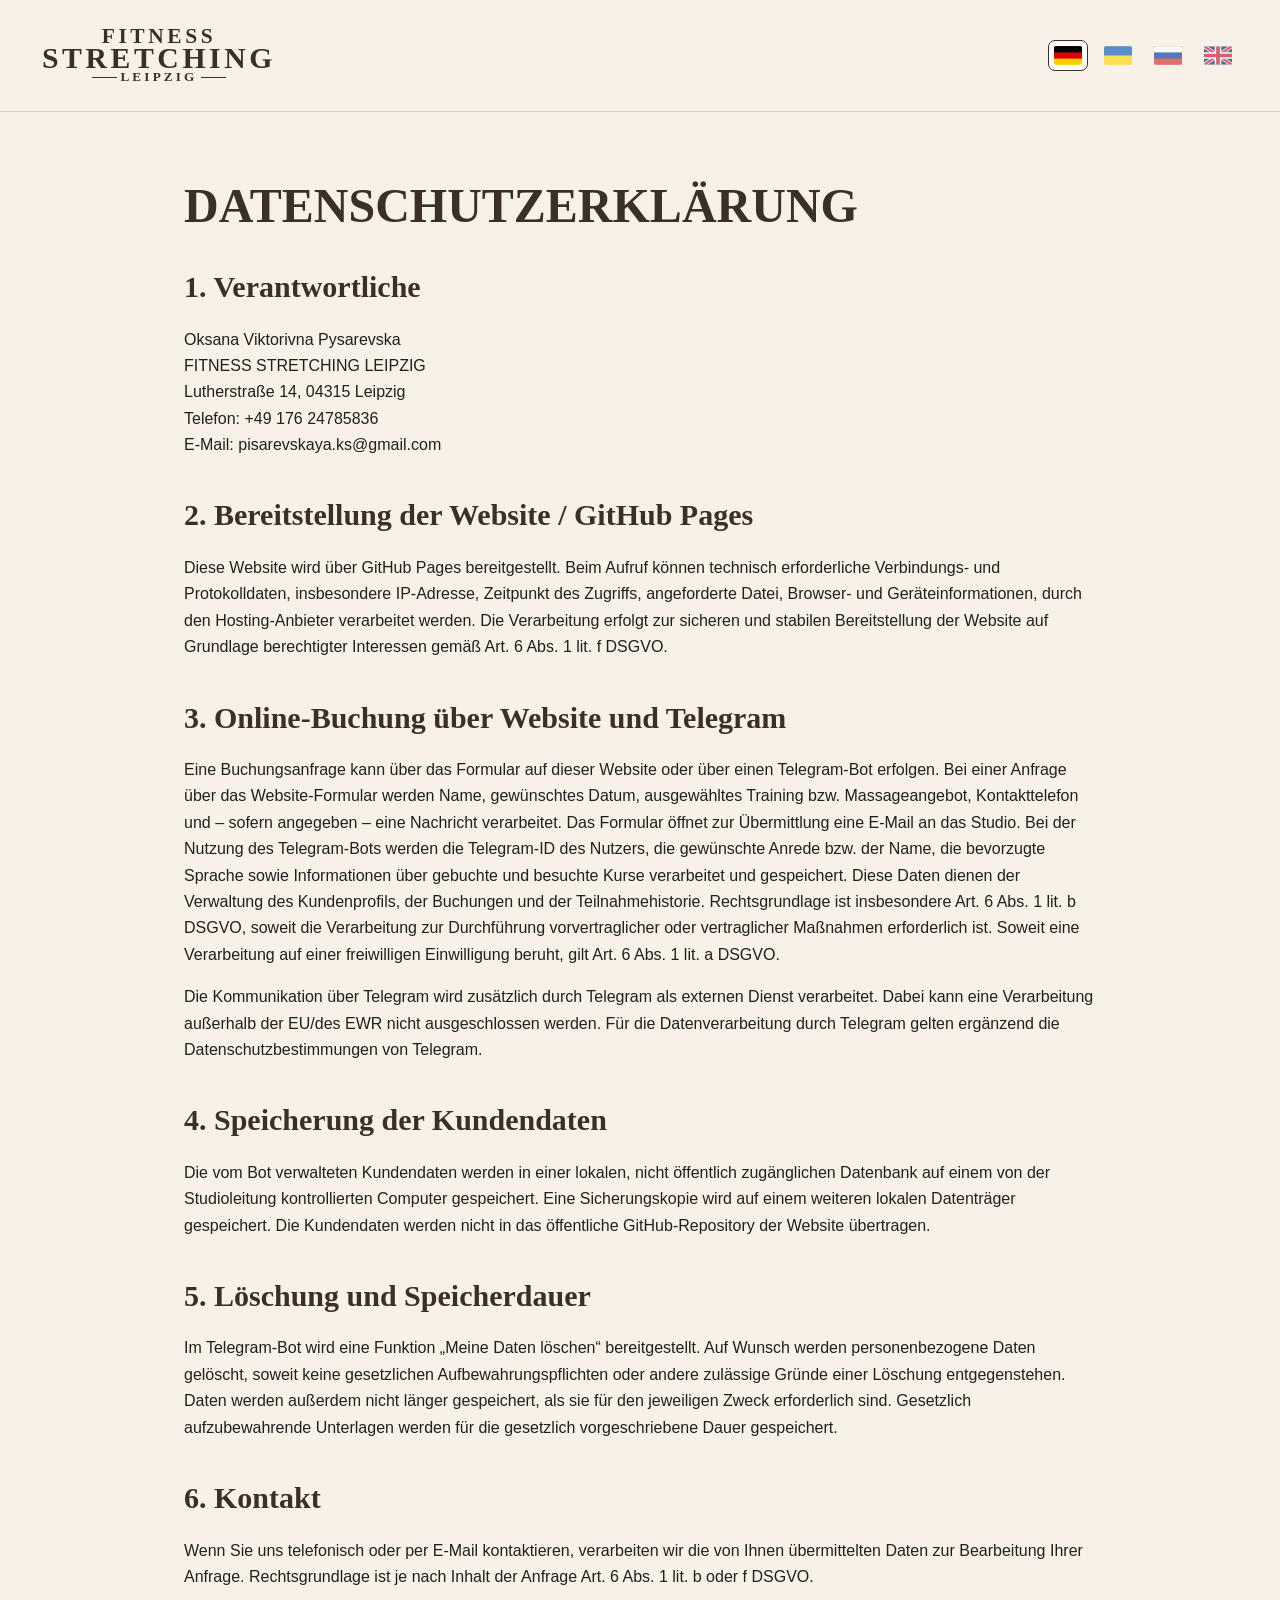
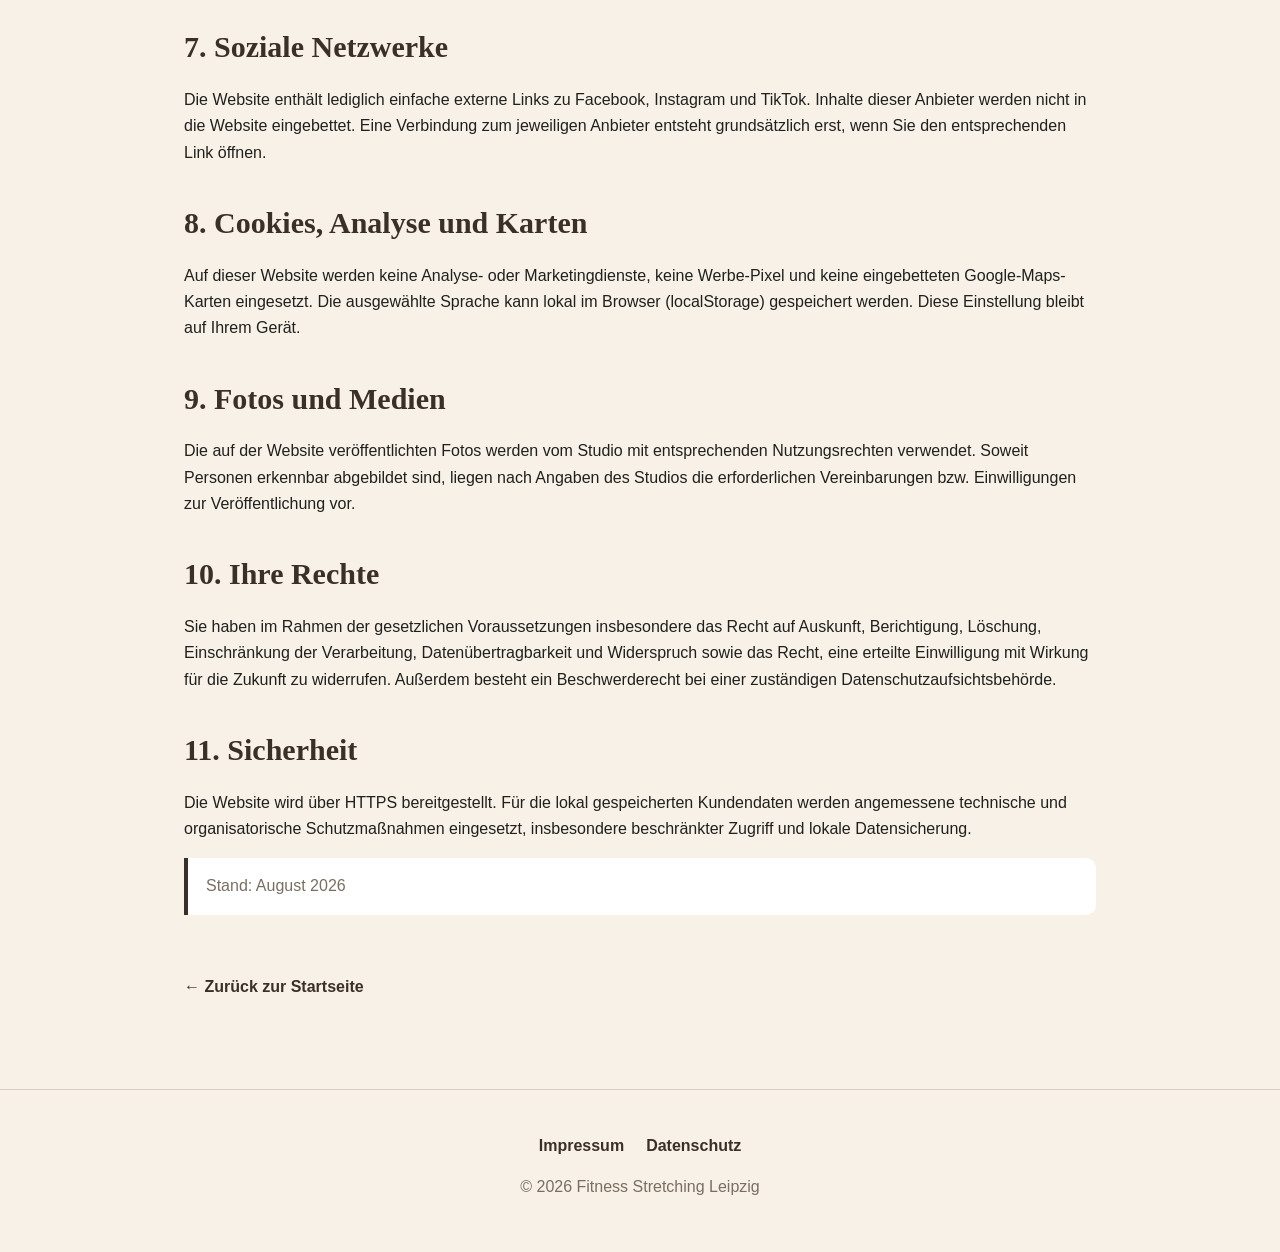
==== commit 1c1db2a5: "Add files via upload" ====
--- a/datenschutz.html
+++ b/datenschutz.html
@@ -1 +1 @@
-<!doctype html><html lang="de"><head><meta charset="UTF-8"><meta name="viewport" content="width=device-width,initial-scale=1"><title>Datenschutz | Fitness Stretching Leipzig</title><link rel="stylesheet" href="style.css"></head><body><header class="legal-header"><a class="brand-logo header-logo" href="index.html"><span class="logo-line-1">FITNESS</span><span class="logo-line-2">STRETCHING</span><span class="logo-line-3"><i></i>LEIPZIG<i></i></span></a><div class="legal-language-switch" aria-label="Sprachauswahl"><button data-lang="de" aria-label="Deutsch"><img src="assets/flags/de.svg" alt="Deutsch"></button><button data-lang="uk" aria-label="Українська"><img src="assets/flags/ua.svg" alt="Українська"></button><button data-lang="ru" aria-label="Русский"><img src="assets/flags/ru.svg" alt="Русский"></button><button data-lang="en" aria-label="English"><img src="assets/flags/gb.svg" alt="English"></button></div></header><main class="legal-main"><section class="legal-content" data-lang="de"><h1>Datenschutzerklärung</h1><h2>1. Verantwortliche</h2><p>Oksana Viktorivna Pysarevska<br>FITNESS STRETCHING LEIPZIG<br>Lutherstraße 14, 04315 Leipzig<br>Telefon: <a href="tel:+4917624785836">+49 176 24785836</a><br>E-Mail: <a href="mailto:pisarevskaya.ks@gmail.com">pisarevskaya.ks@gmail.com</a></p><h2>2. Bereitstellung der Website / GitHub Pages</h2><p>Diese Website wird über GitHub Pages bereitgestellt. Beim Aufruf können technisch erforderliche Verbindungs- und Protokolldaten, insbesondere IP-Adresse, Zeitpunkt des Zugriffs, angeforderte Datei, Browser- und Geräteinformationen, durch den Hosting-Anbieter verarbeitet werden. Die Verarbeitung erfolgt zur sicheren und stabilen Bereitstellung der Website auf Grundlage berechtigter Interessen gemäß Art. 6 Abs. 1 lit. f DSGVO.</p><h2>3. Online-Buchung über Website und Telegram</h2><p>Eine Buchungsanfrage kann über das Formular auf dieser Website oder über einen Telegram-Bot erfolgen. Bei einer Anfrage über das Website-Formular werden Name, gewünschtes Datum, ausgewähltes Training bzw. Massageangebot, Kontakttelefon und – sofern angegeben – eine Nachricht verarbeitet. Das Formular öffnet zur Übermittlung eine E-Mail an das Studio. Bei der Nutzung des Telegram-Bots werden die Telegram-ID des Nutzers, die gewünschte Anrede bzw. der Name, die bevorzugte Sprache sowie Informationen über gebuchte und besuchte Kurse verarbeitet und gespeichert. Diese Daten dienen der Verwaltung des Kundenprofils, der Buchungen und der Teilnahmehistorie. Rechtsgrundlage ist insbesondere Art. 6 Abs. 1 lit. b DSGVO, soweit die Verarbeitung zur Durchführung vorvertraglicher oder vertraglicher Maßnahmen erforderlich ist. Soweit eine Verarbeitung auf einer freiwilligen Einwilligung beruht, gilt Art. 6 Abs. 1 lit. a DSGVO.</p><p>Die Kommunikation über Telegram wird zusätzlich durch Telegram als externen Dienst verarbeitet. Dabei kann eine Verarbeitung außerhalb der EU/des EWR nicht ausgeschlossen werden. Für die Datenverarbeitung durch Telegram gelten ergänzend die Datenschutzbestimmungen von Telegram.</p><h2>4. Speicherung der Kundendaten</h2><p>Die vom Bot verwalteten Kundendaten werden in einer lokalen, nicht öffentlich zugänglichen Datenbank auf einem von der Studioleitung kontrollierten Computer gespeichert. Eine Sicherungskopie wird auf einem weiteren lokalen Datenträger gespeichert. Die Kundendaten werden nicht in das öffentliche GitHub-Repository der Website übertragen.</p><h2>5. Löschung und Speicherdauer</h2><p>Im Telegram-Bot wird eine Funktion „Meine Daten löschen“ bereitgestellt. Auf Wunsch werden personenbezogene Daten gelöscht, soweit keine gesetzlichen Aufbewahrungspflichten oder andere zulässige Gründe einer Löschung entgegenstehen. Daten werden außerdem nicht länger gespeichert, als sie für den jeweiligen Zweck erforderlich sind. Gesetzlich aufzubewahrende Unterlagen werden für die gesetzlich vorgeschriebene Dauer gespeichert.</p><h2>6. Kontakt</h2><p>Wenn Sie uns telefonisch oder per E-Mail kontaktieren, verarbeiten wir die von Ihnen übermittelten Daten zur Bearbeitung Ihrer Anfrage. Rechtsgrundlage ist je nach Inhalt der Anfrage Art. 6 Abs. 1 lit. b oder f DSGVO.</p><h2>7. Soziale Netzwerke</h2><p>Die Website enthält lediglich einfache externe Links zu Facebook, Instagram und TikTok. Inhalte dieser Anbieter werden nicht in die Website eingebettet. Eine Verbindung zum jeweiligen Anbieter entsteht grundsätzlich erst, wenn Sie den entsprechenden Link öffnen.</p><h2>8. Cookies, Analyse und Karten</h2><p>Auf dieser Website werden keine Analyse- oder Marketingdienste, keine Werbe-Pixel und keine eingebetteten Google-Maps-Karten eingesetzt. Die ausgewählte Sprache kann lokal im Browser (localStorage) gespeichert werden. Diese Einstellung bleibt auf Ihrem Gerät.</p><h2>9. Fotos und Medien</h2><p>Die auf der Website veröffentlichten Fotos werden vom Studio mit entsprechenden Nutzungsrechten verwendet. Soweit Personen erkennbar abgebildet sind, liegen nach Angaben des Studios die erforderlichen Vereinbarungen bzw. Einwilligungen zur Veröffentlichung vor.</p><h2>10. Ihre Rechte</h2><p>Sie haben im Rahmen der gesetzlichen Voraussetzungen insbesondere das Recht auf Auskunft, Berichtigung, Löschung, Einschränkung der Verarbeitung, Datenübertragbarkeit und Widerspruch sowie das Recht, eine erteilte Einwilligung mit Wirkung für die Zukunft zu widerrufen. Außerdem besteht ein Beschwerderecht bei einer zuständigen Datenschutzaufsichtsbehörde.</p><h2>11. Sicherheit</h2><p>Die Website wird über HTTPS bereitgestellt. Für die lokal gespeicherten Kundendaten werden angemessene technische und organisatorische Schutzmaßnahmen eingesetzt, insbesondere beschränkter Zugriff und lokale Datensicherung.</p><p class="legal-note">Stand: August 2026</p><a class="legal-back" href="index.html">← Zurück zur Startseite</a></section><section class="legal-content" data-lang="uk" hidden><h1>Політика конфіденційності</h1><h2>1. Відповідальна особа</h2><p>Oksana Viktorivna Pysarevska<br>FITNESS STRETCHING LEIPZIG<br>Lutherstraße 14, 04315 Leipzig<br>Телефон: <a href="tel:+4917624785836">+49 176 24785836</a><br>E-mail: <a href="mailto:pisarevskaya.ks@gmail.com">pisarevskaya.ks@gmail.com</a></p><h2>2. Сайт і GitHub Pages</h2><p>Сайт розміщується на GitHub Pages. Під час відкриття сторінок хостинг-провайдер може технічно обробляти IP-адресу, час доступу, запитаний файл, дані браузера та пристрою. Це необхідно для безпечної та стабільної роботи сайту і ґрунтується на законному інтересі відповідно до Art. 6 Abs. 1 lit. f DSGVO.</p><h2>3. Онлайн-запис через сайт і Telegram</h2><p>Запит на запис можна створити через форму на цьому сайті або через Telegram-бота. У формі сайту обробляються ім’я, бажана дата, вибране тренування або вид масажу, контактний телефон та, за наявності, повідомлення. Для надсилання форма відкриває e-mail до студії. Під час використання Telegram-бота зберігаються Telegram ID користувача, бажане ім’я/форма звертання, вибрана мова, інформація про заняття, на які користувач записаний, та історія відвіданих занять. Дані використовуються для профілю клієнта, бронювань та обліку відвідувань. Основною правовою підставою є Art. 6 Abs. 1 lit. b DSGVO; для добровільної обробки на підставі згоди — Art. 6 Abs. 1 lit. a DSGVO.</p><p>Комунікація через Telegram також обробляється самим Telegram як зовнішнім сервісом. Обробка даних за межами ЄС/ЄЕЗ не може бути повністю виключена. Додатково застосовуються правила конфіденційності Telegram.</p><h2>4. Зберігання даних клієнтів</h2><p>Дані бота зберігаються у локальній непублічній базі на комп’ютері, контрольованому студією. Резервна копія зберігається на іншому локальному носії. Персональні дані клієнтів не завантажуються до публічного GitHub-репозиторію сайту.</p><h2>5. Видалення та строки зберігання</h2><p>У Telegram-боті буде функція «Видалити мої дані». Дані видаляються за запитом, якщо закон не вимагає їх подальшого зберігання. В інших випадках дані не зберігаються довше, ніж це потрібно для відповідної мети. Документи, для яких законом передбачений строк зберігання, зберігаються протягом такого строку.</p><h2>6. Звернення</h2><p>При зверненні телефоном або e-mail ми обробляємо передані дані для відповіді на запит на підставі Art. 6 Abs. 1 lit. b або f DSGVO.</p><h2>7. Соціальні мережі</h2><p>На сайті є лише звичайні зовнішні посилання на Facebook, Instagram і TikTok. Вбудовані віджети цих сервісів не використовуються. З’єднання з платформою зазвичай виникає лише після переходу за відповідним посиланням.</p><h2>8. Cookies, аналітика та карти</h2><p>Аналітика, маркетингові сервіси, рекламні пікселі та вбудована Google Maps не використовуються. Вибрана мова може зберігатися локально в браузері через localStorage.</p><h2>9. Фото</h2><p>Студія використовує фотографії, на які має відповідні права. Для впізнаваних осіб, за інформацією студії, наявні необхідні дозволи/згоди на публікацію.</p><h2>10. Ваші права</h2><p>У межах законодавства ви маєте право на доступ, виправлення, видалення, обмеження обробки, перенесення даних, заперечення, відкликання згоди на майбутнє та подання скарги до компетентного органу із захисту даних.</p><h2>11. Безпека</h2><p>Сайт працює через HTTPS. Для локальної бази використовуються належні технічні й організаційні заходи, зокрема обмежений доступ та локальне резервне копіювання.</p><p class="legal-note">Станом на: серпень 2026</p><a class="legal-back" href="index.html">← Повернутися на головну</a></section><section class="legal-content" data-lang="ru" hidden><h1>Политика конфиденциальности</h1><h2>1. Ответственное лицо</h2><p>Oksana Viktorivna Pysarevska<br>FITNESS STRETCHING LEIPZIG<br>Lutherstraße 14, 04315 Leipzig<br>Телефон: <a href="tel:+4917624785836">+49 176 24785836</a><br>E-mail: <a href="mailto:pisarevskaya.ks@gmail.com">pisarevskaya.ks@gmail.com</a></p><h2>2. Сайт и GitHub Pages</h2><p>Сайт размещается на GitHub Pages. При открытии страниц хостинг-провайдер может технически обрабатывать IP-адрес, время доступа, запрошенный файл, сведения о браузере и устройстве. Это необходимо для безопасной и стабильной работы сайта и основано на законном интересе согласно Art. 6 Abs. 1 lit. f DSGVO.</p><h2>3. Онлайн-запись через сайт и Telegram</h2><p>Запрос на запись можно создать через форму на этом сайте или через Telegram-бота. В форме сайта обрабатываются имя, желаемая дата, выбранная тренировка или вид массажа, контактный телефон и, при наличии, сообщение. Для отправки форма открывает e-mail студии. При использовании Telegram-бота сохраняются Telegram ID пользователя, желаемое имя/форма обращения, выбранный язык, информация о занятиях, на которые пользователь записан, и история посещённых занятий. Данные используются для профиля клиента, бронирований и учёта посещений. Основное правовое основание — Art. 6 Abs. 1 lit. b DSGVO; для добровольной обработки на основании согласия — Art. 6 Abs. 1 lit. a DSGVO.</p><p>Коммуникация через Telegram также обрабатывается самим Telegram как внешним сервисом. Обработка данных за пределами ЕС/ЕЭЗ не может быть полностью исключена. Дополнительно применяются правила конфиденциальности Telegram.</p><h2>4. Хранение данных клиентов</h2><p>Данные бота хранятся в локальной непубличной базе на компьютере, контролируемом студией. Резервная копия хранится на другом локальном носителе. Персональные данные клиентов не загружаются в публичный GitHub-репозиторий сайта.</p><h2>5. Удаление и сроки хранения</h2><p>В Telegram-боте будет функция «Удалить мои данные». Данные удаляются по запросу, если закон не требует их дальнейшего хранения. В остальных случаях данные не хранятся дольше, чем это необходимо для соответствующей цели. Документы с установленным законом сроком хранения сохраняются в течение такого срока.</p><h2>6. Обращения</h2><p>При обращении по телефону или e-mail мы обрабатываем переданные данные для ответа на запрос на основании Art. 6 Abs. 1 lit. b или f DSGVO.</p><h2>7. Социальные сети</h2><p>На сайте используются только обычные внешние ссылки на Facebook, Instagram и TikTok. Встроенные виджеты этих сервисов не используются. Соединение с платформой обычно возникает только после перехода по ссылке.</p><h2>8. Cookies, аналитика и карты</h2><p>Аналитика, маркетинговые сервисы, рекламные пиксели и встроенная Google Maps не используются. Выбранный язык может сохраняться локально в браузере через localStorage.</p><h2>9. Фотографии</h2><p>Студия использует фотографии, на которые имеет необходимые права. Для узнаваемых лиц, по информации студии, имеются необходимые разрешения/согласия на публикацию.</p><h2>10. Ваши права</h2><p>В рамках закона вы имеете право на доступ, исправление, удаление, ограничение обработки, переносимость, возражение, отзыв согласия на будущее и подачу жалобы в компетентный орган по защите данных.</p><h2>11. Безопасность</h2><p>Сайт работает через HTTPS. Для локальной базы применяются надлежащие технические и организационные меры, включая ограниченный доступ и локальное резервное копирование.</p><p class="legal-note">По состоянию на: август 2026</p><a class="legal-back" href="index.html">← Вернуться на главную</a></section><section class="legal-content" data-lang="en" hidden><h1>Privacy policy</h1><h2>1. Controller</h2><p>Oksana Viktorivna Pysarevska<br>FITNESS STRETCHING LEIPZIG<br>Lutherstraße 14, 04315 Leipzig<br>Telephone: <a href="tel:+4917624785836">+49 176 24785836</a><br>Email: <a href="mailto:pisarevskaya.ks@gmail.com">pisarevskaya.ks@gmail.com</a></p><h2>2. Website hosting / GitHub Pages</h2><p>This website is hosted using GitHub Pages. When pages are requested, the hosting provider may technically process connection and log data such as IP address, access time, requested file, browser and device information. This processing serves the secure and stable provision of the website and is based on legitimate interests under Art. 6(1)(f) GDPR.</p><h2>3. Online booking via website and Telegram</h2><p>A booking request can be created using the form on this website or through a Telegram bot. The website form processes the name, requested date, selected class or massage service, contact telephone number and, if provided, a message. To send the request, the form opens an email to the studio. When the Telegram bot is used, the Telegram user ID, preferred name/form of address, preferred language, booked classes and attendance history are processed and stored. These data are used to manage the customer profile, bookings and attendance. The principal legal basis is Art. 6(1)(b) GDPR where processing is required for pre-contractual or contractual measures; where processing is based on voluntary consent, Art. 6(1)(a) GDPR applies.</p><p>Communication through Telegram is also processed by Telegram as an external service. Processing outside the EU/EEA cannot be completely excluded. Telegram's own privacy terms additionally apply.</p><h2>4. Storage of customer data</h2><p>Customer data managed by the bot are stored in a local, non-public database on a computer controlled by the studio. A backup copy is stored on another local storage device. Customer personal data are not uploaded to the website's public GitHub repository.</p><h2>5. Deletion and retention</h2><p>The Telegram bot will provide a “Delete my data” function. Personal data are deleted on request unless statutory retention duties or another lawful reason require continued storage. Otherwise data are not kept longer than required for their purpose. Records subject to statutory retention duties are retained for the legally required period.</p><h2>6. Contact</h2><p>If you contact us by telephone or email, the information you provide is processed to respond to your request on the basis of Art. 6(1)(b) or (f) GDPR, depending on the context.</p><h2>7. Social media</h2><p>The website contains simple external links to Facebook, Instagram and TikTok only. No widgets from these providers are embedded. A connection to the relevant platform normally occurs only after you open the corresponding link.</p><h2>8. Cookies, analytics and maps</h2><p>No analytics or marketing services, advertising pixels or embedded Google Maps are used. The selected language may be stored locally in your browser using localStorage.</p><h2>9. Photographs</h2><p>The studio uses photographs for which it has the relevant usage rights. According to the studio, the necessary publication agreements or consents are available for identifiable persons.</p><h2>10. Your rights</h2><p>Subject to the statutory requirements, you have rights including access, rectification, erasure, restriction, portability, objection, withdrawal of consent for the future and the right to lodge a complaint with a competent data protection authority.</p><h2>11. Security</h2><p>The website is delivered via HTTPS. Appropriate technical and organisational measures are used for the locally stored customer database, including restricted access and local backups.</p><p class="legal-note">Last updated: August 2026</p><a class="legal-back" href="index.html">← Back to the homepage</a></section></main><footer><nav class="footer-legal"><a href="impressum.html">Impressum</a><a href="datenschutz.html">Datenschutz</a></nav><p>© 2026 Fitness Stretching Leipzig</p></footer><script src="legal.js"></script></body></html>+<!doctype html><html lang="de"><head><meta charset="UTF-8"><meta name="viewport" content="width=device-width,initial-scale=1"><title>Datenschutz | Fitness Stretching Leipzig</title><link rel="stylesheet" href="style.css?v=11"></head><body><header class="legal-header"><a class="brand-logo header-logo" href="index.html"><span class="logo-line-1">FITNESS</span><span class="logo-line-2">STRETCHING</span><span class="logo-line-3"><i></i>LEIPZIG<i></i></span></a><div class="legal-language-switch" aria-label="Sprachauswahl"><button data-lang="de" aria-label="Deutsch"><img src="assets/flags/de.svg" alt="Deutsch"></button><button data-lang="uk" aria-label="Українська"><img src="assets/flags/ua.svg" alt="Українська"></button><button data-lang="ru" aria-label="Русский"><img src="assets/flags/ru.svg" alt="Русский"></button><button data-lang="en" aria-label="English"><img src="assets/flags/gb.svg" alt="English"></button></div></header><main class="legal-main"><section class="legal-content" data-lang="de"><h1>Datenschutzerklärung</h1><h2>1. Verantwortliche</h2><p>Oksana Viktorivna Pysarevska<br>FITNESS STRETCHING LEIPZIG<br>Lutherstraße 14, 04315 Leipzig<br>Telefon: <a href="tel:+4917624785836">+49 176 24785836</a><br>E-Mail: <a href="mailto:pisarevskaya.ks@gmail.com">pisarevskaya.ks@gmail.com</a></p><h2>2. Bereitstellung der Website / GitHub Pages</h2><p>Diese Website wird über GitHub Pages bereitgestellt. Beim Aufruf können technisch erforderliche Verbindungs- und Protokolldaten, insbesondere IP-Adresse, Zeitpunkt des Zugriffs, angeforderte Datei, Browser- und Geräteinformationen, durch den Hosting-Anbieter verarbeitet werden. Die Verarbeitung erfolgt zur sicheren und stabilen Bereitstellung der Website auf Grundlage berechtigter Interessen gemäß Art. 6 Abs. 1 lit. f DSGVO.</p><h2>3. Online-Buchung über Website und Telegram</h2><p>Eine Buchungsanfrage kann über das Formular auf dieser Website oder über einen Telegram-Bot erfolgen. Bei einer Anfrage über das Website-Formular werden Name, gewünschtes Datum, ausgewähltes Training bzw. Massageangebot, Kontakttelefon und – sofern angegeben – eine Nachricht verarbeitet. Das Formular öffnet zur Übermittlung eine E-Mail an das Studio. Bei der Nutzung des Telegram-Bots werden die Telegram-ID des Nutzers, die gewünschte Anrede bzw. der Name, die bevorzugte Sprache sowie Informationen über gebuchte und besuchte Kurse verarbeitet und gespeichert. Diese Daten dienen der Verwaltung des Kundenprofils, der Buchungen und der Teilnahmehistorie. Rechtsgrundlage ist insbesondere Art. 6 Abs. 1 lit. b DSGVO, soweit die Verarbeitung zur Durchführung vorvertraglicher oder vertraglicher Maßnahmen erforderlich ist. Soweit eine Verarbeitung auf einer freiwilligen Einwilligung beruht, gilt Art. 6 Abs. 1 lit. a DSGVO.</p><p>Die Kommunikation über Telegram wird zusätzlich durch Telegram als externen Dienst verarbeitet. Dabei kann eine Verarbeitung außerhalb der EU/des EWR nicht ausgeschlossen werden. Für die Datenverarbeitung durch Telegram gelten ergänzend die Datenschutzbestimmungen von Telegram.</p><h2>4. Speicherung der Kundendaten</h2><p>Die vom Bot verwalteten Kundendaten werden in einer lokalen, nicht öffentlich zugänglichen Datenbank auf einem von der Studioleitung kontrollierten Computer gespeichert. Eine Sicherungskopie wird auf einem weiteren lokalen Datenträger gespeichert. Die Kundendaten werden nicht in das öffentliche GitHub-Repository der Website übertragen.</p><h2>5. Löschung und Speicherdauer</h2><p>Im Telegram-Bot wird eine Funktion „Meine Daten löschen“ bereitgestellt. Auf Wunsch werden personenbezogene Daten gelöscht, soweit keine gesetzlichen Aufbewahrungspflichten oder andere zulässige Gründe einer Löschung entgegenstehen. Daten werden außerdem nicht länger gespeichert, als sie für den jeweiligen Zweck erforderlich sind. Gesetzlich aufzubewahrende Unterlagen werden für die gesetzlich vorgeschriebene Dauer gespeichert.</p><h2>6. Kontakt</h2><p>Wenn Sie uns telefonisch oder per E-Mail kontaktieren, verarbeiten wir die von Ihnen übermittelten Daten zur Bearbeitung Ihrer Anfrage. Rechtsgrundlage ist je nach Inhalt der Anfrage Art. 6 Abs. 1 lit. b oder f DSGVO.</p><h2>7. Soziale Netzwerke</h2><p>Die Website enthält lediglich einfache externe Links zu Facebook, Instagram und TikTok. Inhalte dieser Anbieter werden nicht in die Website eingebettet. Eine Verbindung zum jeweiligen Anbieter entsteht grundsätzlich erst, wenn Sie den entsprechenden Link öffnen.</p><h2>8. Cookies, Analyse und Karten</h2><p>Auf dieser Website werden keine Analyse- oder Marketingdienste, keine Werbe-Pixel und keine eingebetteten Google-Maps-Karten eingesetzt. Die ausgewählte Sprache kann lokal im Browser (localStorage) gespeichert werden. Diese Einstellung bleibt auf Ihrem Gerät.</p><h2>9. Fotos und Medien</h2><p>Die auf der Website veröffentlichten Fotos werden vom Studio mit entsprechenden Nutzungsrechten verwendet. Soweit Personen erkennbar abgebildet sind, liegen nach Angaben des Studios die erforderlichen Vereinbarungen bzw. Einwilligungen zur Veröffentlichung vor.</p><h2>10. Ihre Rechte</h2><p>Sie haben im Rahmen der gesetzlichen Voraussetzungen insbesondere das Recht auf Auskunft, Berichtigung, Löschung, Einschränkung der Verarbeitung, Datenübertragbarkeit und Widerspruch sowie das Recht, eine erteilte Einwilligung mit Wirkung für die Zukunft zu widerrufen. Außerdem besteht ein Beschwerderecht bei einer zuständigen Datenschutzaufsichtsbehörde.</p><h2>11. Sicherheit</h2><p>Die Website wird über HTTPS bereitgestellt. Für die lokal gespeicherten Kundendaten werden angemessene technische und organisatorische Schutzmaßnahmen eingesetzt, insbesondere beschränkter Zugriff und lokale Datensicherung.</p><p class="legal-note">Stand: August 2026</p><a class="legal-back" href="index.html">← Zurück zur Startseite</a></section><section class="legal-content" data-lang="uk" hidden><h1>Політика конфіденційності</h1><h2>1. Відповідальна особа</h2><p>Oksana Viktorivna Pysarevska<br>FITNESS STRETCHING LEIPZIG<br>Lutherstraße 14, 04315 Leipzig<br>Телефон: <a href="tel:+4917624785836">+49 176 24785836</a><br>E-mail: <a href="mailto:pisarevskaya.ks@gmail.com">pisarevskaya.ks@gmail.com</a></p><h2>2. Сайт і GitHub Pages</h2><p>Сайт розміщується на GitHub Pages. Під час відкриття сторінок хостинг-провайдер може технічно обробляти IP-адресу, час доступу, запитаний файл, дані браузера та пристрою. Це необхідно для безпечної та стабільної роботи сайту і ґрунтується на законному інтересі відповідно до Art. 6 Abs. 1 lit. f DSGVO.</p><h2>3. Онлайн-запис через сайт і Telegram</h2><p>Запит на запис можна створити через форму на цьому сайті або через Telegram-бота. У формі сайту обробляються ім’я, бажана дата, вибране тренування або вид масажу, контактний телефон та, за наявності, повідомлення. Для надсилання форма відкриває e-mail до студії. Під час використання Telegram-бота зберігаються Telegram ID користувача, бажане ім’я/форма звертання, вибрана мова, інформація про заняття, на які користувач записаний, та історія відвіданих занять. Дані використовуються для профілю клієнта, бронювань та обліку відвідувань. Основною правовою підставою є Art. 6 Abs. 1 lit. b DSGVO; для добровільної обробки на підставі згоди — Art. 6 Abs. 1 lit. a DSGVO.</p><p>Комунікація через Telegram також обробляється самим Telegram як зовнішнім сервісом. Обробка даних за межами ЄС/ЄЕЗ не може бути повністю виключена. Додатково застосовуються правила конфіденційності Telegram.</p><h2>4. Зберігання даних клієнтів</h2><p>Дані бота зберігаються у локальній непублічній базі на комп’ютері, контрольованому студією. Резервна копія зберігається на іншому локальному носії. Персональні дані клієнтів не завантажуються до публічного GitHub-репозиторію сайту.</p><h2>5. Видалення та строки зберігання</h2><p>У Telegram-боті буде функція «Видалити мої дані». Дані видаляються за запитом, якщо закон не вимагає їх подальшого зберігання. В інших випадках дані не зберігаються довше, ніж це потрібно для відповідної мети. Документи, для яких законом передбачений строк зберігання, зберігаються протягом такого строку.</p><h2>6. Звернення</h2><p>При зверненні телефоном або e-mail ми обробляємо передані дані для відповіді на запит на підставі Art. 6 Abs. 1 lit. b або f DSGVO.</p><h2>7. Соціальні мережі</h2><p>На сайті є лише звичайні зовнішні посилання на Facebook, Instagram і TikTok. Вбудовані віджети цих сервісів не використовуються. З’єднання з платформою зазвичай виникає лише після переходу за відповідним посиланням.</p><h2>8. Cookies, аналітика та карти</h2><p>Аналітика, маркетингові сервіси, рекламні пікселі та вбудована Google Maps не використовуються. Вибрана мова може зберігатися локально в браузері через localStorage.</p><h2>9. Фото</h2><p>Студія використовує фотографії, на які має відповідні права. Для впізнаваних осіб, за інформацією студії, наявні необхідні дозволи/згоди на публікацію.</p><h2>10. Ваші права</h2><p>У межах законодавства ви маєте право на доступ, виправлення, видалення, обмеження обробки, перенесення даних, заперечення, відкликання згоди на майбутнє та подання скарги до компетентного органу із захисту даних.</p><h2>11. Безпека</h2><p>Сайт працює через HTTPS. Для локальної бази використовуються належні технічні й організаційні заходи, зокрема обмежений доступ та локальне резервне копіювання.</p><p class="legal-note">Станом на: серпень 2026</p><a class="legal-back" href="index.html">← Повернутися на головну</a></section><section class="legal-content" data-lang="ru" hidden><h1>Политика конфиденциальности</h1><h2>1. Ответственное лицо</h2><p>Oksana Viktorivna Pysarevska<br>FITNESS STRETCHING LEIPZIG<br>Lutherstraße 14, 04315 Leipzig<br>Телефон: <a href="tel:+4917624785836">+49 176 24785836</a><br>E-mail: <a href="mailto:pisarevskaya.ks@gmail.com">pisarevskaya.ks@gmail.com</a></p><h2>2. Сайт и GitHub Pages</h2><p>Сайт размещается на GitHub Pages. При открытии страниц хостинг-провайдер может технически обрабатывать IP-адрес, время доступа, запрошенный файл, сведения о браузере и устройстве. Это необходимо для безопасной и стабильной работы сайта и основано на законном интересе согласно Art. 6 Abs. 1 lit. f DSGVO.</p><h2>3. Онлайн-запись через сайт и Telegram</h2><p>Запрос на запись можно создать через форму на этом сайте или через Telegram-бота. В форме сайта обрабатываются имя, желаемая дата, выбранная тренировка или вид массажа, контактный телефон и, при наличии, сообщение. Для отправки форма открывает e-mail студии. При использовании Telegram-бота сохраняются Telegram ID пользователя, желаемое имя/форма обращения, выбранный язык, информация о занятиях, на которые пользователь записан, и история посещённых занятий. Данные используются для профиля клиента, бронирований и учёта посещений. Основное правовое основание — Art. 6 Abs. 1 lit. b DSGVO; для добровольной обработки на основании согласия — Art. 6 Abs. 1 lit. a DSGVO.</p><p>Коммуникация через Telegram также обрабатывается самим Telegram как внешним сервисом. Обработка данных за пределами ЕС/ЕЭЗ не может быть полностью исключена. Дополнительно применяются правила конфиденциальности Telegram.</p><h2>4. Хранение данных клиентов</h2><p>Данные бота хранятся в локальной непубличной базе на компьютере, контролируемом студией. Резервная копия хранится на другом локальном носителе. Персональные данные клиентов не загружаются в публичный GitHub-репозиторий сайта.</p><h2>5. Удаление и сроки хранения</h2><p>В Telegram-боте будет функция «Удалить мои данные». Данные удаляются по запросу, если закон не требует их дальнейшего хранения. В остальных случаях данные не хранятся дольше, чем это необходимо для соответствующей цели. Документы с установленным законом сроком хранения сохраняются в течение такого срока.</p><h2>6. Обращения</h2><p>При обращении по телефону или e-mail мы обрабатываем переданные данные для ответа на запрос на основании Art. 6 Abs. 1 lit. b или f DSGVO.</p><h2>7. Социальные сети</h2><p>На сайте используются только обычные внешние ссылки на Facebook, Instagram и TikTok. Встроенные виджеты этих сервисов не используются. Соединение с платформой обычно возникает только после перехода по ссылке.</p><h2>8. Cookies, аналитика и карты</h2><p>Аналитика, маркетинговые сервисы, рекламные пиксели и встроенная Google Maps не используются. Выбранный язык может сохраняться локально в браузере через localStorage.</p><h2>9. Фотографии</h2><p>Студия использует фотографии, на которые имеет необходимые права. Для узнаваемых лиц, по информации студии, имеются необходимые разрешения/согласия на публикацию.</p><h2>10. Ваши права</h2><p>В рамках закона вы имеете право на доступ, исправление, удаление, ограничение обработки, переносимость, возражение, отзыв согласия на будущее и подачу жалобы в компетентный орган по защите данных.</p><h2>11. Безопасность</h2><p>Сайт работает через HTTPS. Для локальной базы применяются надлежащие технические и организационные меры, включая ограниченный доступ и локальное резервное копирование.</p><p class="legal-note">По состоянию на: август 2026</p><a class="legal-back" href="index.html">← Вернуться на главную</a></section><section class="legal-content" data-lang="en" hidden><h1>Privacy policy</h1><h2>1. Controller</h2><p>Oksana Viktorivna Pysarevska<br>FITNESS STRETCHING LEIPZIG<br>Lutherstraße 14, 04315 Leipzig<br>Telephone: <a href="tel:+4917624785836">+49 176 24785836</a><br>Email: <a href="mailto:pisarevskaya.ks@gmail.com">pisarevskaya.ks@gmail.com</a></p><h2>2. Website hosting / GitHub Pages</h2><p>This website is hosted using GitHub Pages. When pages are requested, the hosting provider may technically process connection and log data such as IP address, access time, requested file, browser and device information. This processing serves the secure and stable provision of the website and is based on legitimate interests under Art. 6(1)(f) GDPR.</p><h2>3. Online booking via website and Telegram</h2><p>A booking request can be created using the form on this website or through a Telegram bot. The website form processes the name, requested date, selected class or massage service, contact telephone number and, if provided, a message. To send the request, the form opens an email to the studio. When the Telegram bot is used, the Telegram user ID, preferred name/form of address, preferred language, booked classes and attendance history are processed and stored. These data are used to manage the customer profile, bookings and attendance. The principal legal basis is Art. 6(1)(b) GDPR where processing is required for pre-contractual or contractual measures; where processing is based on voluntary consent, Art. 6(1)(a) GDPR applies.</p><p>Communication through Telegram is also processed by Telegram as an external service. Processing outside the EU/EEA cannot be completely excluded. Telegram's own privacy terms additionally apply.</p><h2>4. Storage of customer data</h2><p>Customer data managed by the bot are stored in a local, non-public database on a computer controlled by the studio. A backup copy is stored on another local storage device. Customer personal data are not uploaded to the website's public GitHub repository.</p><h2>5. Deletion and retention</h2><p>The Telegram bot will provide a “Delete my data” function. Personal data are deleted on request unless statutory retention duties or another lawful reason require continued storage. Otherwise data are not kept longer than required for their purpose. Records subject to statutory retention duties are retained for the legally required period.</p><h2>6. Contact</h2><p>If you contact us by telephone or email, the information you provide is processed to respond to your request on the basis of Art. 6(1)(b) or (f) GDPR, depending on the context.</p><h2>7. Social media</h2><p>The website contains simple external links to Facebook, Instagram and TikTok only. No widgets from these providers are embedded. A connection to the relevant platform normally occurs only after you open the corresponding link.</p><h2>8. Cookies, analytics and maps</h2><p>No analytics or marketing services, advertising pixels or embedded Google Maps are used. The selected language may be stored locally in your browser using localStorage.</p><h2>9. Photographs</h2><p>The studio uses photographs for which it has the relevant usage rights. According to the studio, the necessary publication agreements or consents are available for identifiable persons.</p><h2>10. Your rights</h2><p>Subject to the statutory requirements, you have rights including access, rectification, erasure, restriction, portability, objection, withdrawal of consent for the future and the right to lodge a complaint with a competent data protection authority.</p><h2>11. Security</h2><p>The website is delivered via HTTPS. Appropriate technical and organisational measures are used for the locally stored customer database, including restricted access and local backups.</p><p class="legal-note">Last updated: August 2026</p><a class="legal-back" href="index.html">← Back to the homepage</a></section></main><footer><nav class="footer-legal"><a href="impressum.html">Impressum</a><a href="datenschutz.html">Datenschutz</a></nav><p>© 2026 Fitness Stretching Leipzig</p></footer><script src="legal.js"></script></body></html>
--- a/style.css
+++ b/style.css
@@ -1,4 +1,4 @@
-:root{--bg:#f7f2eb;--cream:#fffaf2;--olive:#60684d;--olive-dark:#4d563d;--text:#20201d;--muted:#786f62;--line:#d9cfbf;--serif:'Cormorant Garamond',Georgia,serif;--sans:'Inter',Arial,sans-serif}*{box-sizing:border-box}html{scroll-behavior:smooth}body{margin:0;background:var(--bg);color:var(--text);font-family:var(--sans);font-size:16px;line-height:1.55}a{text-decoration:none;color:inherit}img{max-width:100%;display:block}.site-header{min-height:106px;display:flex;align-items:center;gap:24px;padding:14px 34px;background:rgba(250,246,239,.97);border-bottom:1px solid var(--line);position:sticky;top:0;z-index:100;backdrop-filter:blur(10px)}.brand-logo{font-family:var(--serif);font-weight:600;color:var(--olive);letter-spacing:.13em;text-align:center;line-height:.82;text-transform:uppercase;display:inline-flex;flex-direction:column;align-items:center;justify-content:center;white-space:nowrap}.brand-logo .logo-line-1{font-size:.78em}.brand-logo .logo-line-2{font-size:1.08em}.brand-logo .logo-line-3{font-size:.48em;letter-spacing:.24em;display:flex;align-items:center;gap:.28em;margin-top:.16em}.brand-logo i{width:1.9em;height:1px;background:var(--olive);display:block}.header-logo{font-size:38px;min-width:276px}.hero-logo{font-size:88px;margin-bottom:14px}.footer-logo{font-size:34px;opacity:.85}.main-nav{display:flex;align-items:center;gap:25px;margin-left:auto}.main-nav a{font-weight:700;white-space:nowrap}.main-nav a.active{color:var(--olive);border-bottom:2px solid var(--olive);padding-bottom:10px}.header-cta,.btn{font-weight:800;text-transform:uppercase;letter-spacing:.03em;border-radius:9px;display:inline-flex;align-items:center;justify-content:center}.header-cta{background:var(--olive);color:white;padding:17px 24px;box-shadow:0 8px 24px rgba(77,86,61,.16);white-space:nowrap}.language-switch{display:flex;gap:10px;align-items:center}.language-switch button{border:0;background:transparent;font-weight:800;cursor:pointer;padding:6px 5px;display:flex;gap:6px;align-items:center;opacity:.75;border-radius:7px}.language-switch button.active{opacity:1;color:var(--olive);background:rgba(96,104,77,.08)}.language-switch img{width:25px;height:17px;object-fit:cover;border-radius:2px;box-shadow:0 0 0 1px rgba(0,0,0,.08)}.language-switch b{font-size:13px}.menu-toggle{display:none;background:none;border:0;font-size:30px;color:var(--olive)}.hero{min-height:650px;display:grid;grid-template-columns:53% 47%;background:linear-gradient(90deg,var(--cream),#f4eee6);position:relative;overflow:hidden}.hero-copy{padding:82px 6vw 70px;display:flex;flex-direction:column;align-items:center;text-align:center;justify-content:center;z-index:2}.hero-copy:after{content:"";position:absolute;left:49%;top:0;height:100%;width:126px;background:var(--cream);clip-path:ellipse(60% 65% at 0 50%);z-index:-1}.hero-kicker{font-family:var(--serif);font-size:33px;margin:0 0 10px;color:var(--olive-dark)}.hero-subtitle{font-family:var(--serif);font-size:31px;margin:0 0 10px}.divider{height:1px;background:var(--line);width:360px;margin:8px 0 24px}.address{font-size:22px;margin:0 0 30px}.hero-actions{display:flex;gap:20px;flex-wrap:wrap;justify-content:center}.btn{min-height:62px;padding:0 32px;border:1px solid var(--olive)}.btn.primary{background:var(--olive);color:#fff}.btn.secondary,.btn.outline{background:transparent;color:var(--olive)}.hero-image{background:url('assets/hero-studio.jpg') center/cover no-repeat;min-height:650px;filter:saturate(.94) sepia(.06);position:relative}.hero-image:after{content:'';position:absolute;inset:0;background:linear-gradient(90deg,rgba(0,0,0,.34),rgba(0,0,0,.08) 45%,rgba(0,0,0,.18));pointer-events:none}.benefits{background:linear-gradient(90deg,#6f7558,#8a8c69);color:#fff;display:grid;grid-template-columns:repeat(6,1fr);gap:0;padding:22px 42px}.benefit{display:flex;align-items:center;justify-content:center;gap:13px;border-right:1px solid rgba(255,255,255,.42);min-height:58px}.benefit:last-child{border-right:0}.benefit span{font-size:32px;color:#f7efe5}.benefit p{margin:0;font-weight:600;font-size:15px}.section{padding:72px 7vw}.intro{display:grid;grid-template-columns:1fr 1fr;gap:58px;align-items:center}.intro-image img,.massage img{border-radius:10px;box-shadow:0 16px 42px rgba(55,45,30,.12)}.eyebrow{text-transform:uppercase;letter-spacing:.16em;color:var(--olive);font-weight:800;font-size:13px}.section h2,.intro h2,.massage h2,.contact h2{font-family:var(--serif);text-transform:uppercase;color:var(--olive);font-size:44px;line-height:1.05;margin:0 0 18px}.intro p,.massage p,.contact p{font-size:17px}.muted{background:#f1eadf}.section-head{text-align:center;max-width:920px;margin:0 auto 38px}.section-head.narrow{max-width:760px}.cards{display:grid;grid-template-columns:repeat(4,1fr);gap:22px}.card{background:var(--cream);border:1px solid var(--line);border-radius:18px;overflow:hidden;min-height:100%;display:flex;flex-direction:column;transition:.35s;box-shadow:0 8px 26px rgba(55,45,30,.04)}.card:hover{transform:translateY(-5px);box-shadow:0 18px 44px rgba(55,45,30,.13)}.course-image{width:100%;height:235px;object-fit:cover;transition:.5s}.card:hover .course-image{transform:scale(1.04)}.card-body{padding:24px}.card h3{font-family:var(--serif);font-size:27px;color:var(--olive);line-height:1.05;margin:0 0 14px}.card p{margin:0}.card span{display:inline-block;margin-top:18px;color:var(--olive);font-weight:800}.why{background:var(--cream)}.why-grid{display:grid;grid-template-columns:repeat(3,1fr);gap:16px;max-width:1050px;margin:0 auto}.why-grid div{background:#f7f2eb;border:1px solid var(--line);border-radius:14px;padding:20px 24px;font-weight:700;color:var(--olive-dark)}.why-grid div:before{content:'✓';font-weight:900;margin-right:10px;color:var(--olive)}.massage{display:grid;grid-template-columns:42% 58%;gap:42px;align-items:center}.massage-media>img{width:100%;max-height:520px;object-fit:cover}.massage-gallery{display:grid;grid-template-columns:repeat(3,1fr);gap:10px;margin-top:14px}.massage-gallery img{width:100%;height:145px;object-fit:cover;border-radius:10px;border:1px solid var(--line);box-shadow:0 8px 20px rgba(55,45,30,.08)}.gallery-section{background:#f7f2eb}.gallery-grid{display:grid;grid-template-columns:repeat(4,1fr);gap:14px}.gallery-grid img{width:100%;height:260px;object-fit:cover;border-radius:14px;border:1px solid var(--line);box-shadow:0 8px 22px rgba(55,45,30,.08);transition:.35s}.gallery-grid img:hover{transform:scale(1.02)}.contact{display:grid;grid-template-columns:1fr 1fr;gap:40px;background:var(--cream)}.contact-box{border:1px solid var(--line);border-radius:18px;padding:30px;background:#fffaf6}.contact-box a{color:var(--olive);font-weight:700}.floating-wa{position:fixed;right:28px;bottom:28px;width:68px;height:68px;border-radius:50%;background:#20c65a;color:#fff;display:flex;align-items:center;justify-content:center;font-size:34px;box-shadow:0 12px 34px rgba(0,0,0,.2);z-index:101}footer{padding:36px 7vw;text-align:center;border-top:1px solid var(--line);background:#f9f4ed;color:var(--muted)}
+:root{--background-main:#F7F1E8;--background-card:#FFFFFF;--background-accent:#3B3027;--text-main:#20201D;--text-secondary:#786F62;--text-contrast:#FFFFFF;--border-color:#D9CFBF;--bg:var(--background-main);--cream:var(--background-card);--olive:var(--background-accent);--olive-dark:var(--background-accent);--text:var(--text-main);--muted:var(--text-secondary);--line:var(--border-color);--serif:'Cormorant Garamond',Georgia,serif;--sans:'Inter',Arial,sans-serif}*{box-sizing:border-box}html{scroll-behavior:smooth}body{margin:0;background:var(--bg);color:var(--text);font-family:var(--sans);font-size:16px;line-height:1.55}a{text-decoration:none;color:inherit}img{max-width:100%;display:block}.site-header{min-height:106px;display:flex;align-items:center;gap:24px;padding:14px 34px;background:color-mix(in srgb,var(--background-main) 97%,transparent);border-bottom:1px solid var(--line);position:sticky;top:0;z-index:100;backdrop-filter:blur(10px)}.brand-logo{font-family:var(--serif);font-weight:600;color:var(--olive);letter-spacing:.13em;text-align:center;line-height:.82;text-transform:uppercase;display:inline-flex;flex-direction:column;align-items:center;justify-content:center;white-space:nowrap}.brand-logo .logo-line-1{font-size:.78em}.brand-logo .logo-line-2{font-size:1.08em}.brand-logo .logo-line-3{font-size:.48em;letter-spacing:.24em;display:flex;align-items:center;gap:.28em;margin-top:.16em}.brand-logo i{width:1.9em;height:1px;background:var(--olive);display:block}.header-logo{font-size:38px;min-width:276px}.hero-logo{font-size:88px;margin-bottom:14px}.footer-logo{font-size:34px;opacity:.85}.main-nav{display:flex;align-items:center;gap:25px;margin-left:auto}.main-nav a{font-weight:700;white-space:nowrap}.main-nav a.active{color:var(--olive);border-bottom:2px solid var(--olive);padding-bottom:10px}.header-cta,.btn{font-weight:800;text-transform:uppercase;letter-spacing:.03em;border-radius:9px;display:inline-flex;align-items:center;justify-content:center}.header-cta{background:var(--olive);color:var(--text-contrast);padding:17px 24px;box-shadow:0 8px 24px rgba(77,86,61,.16);white-space:nowrap}.language-switch{display:flex;gap:10px;align-items:center}.language-switch button{border:0;background:transparent;font-weight:800;cursor:pointer;padding:6px 5px;display:flex;gap:6px;align-items:center;opacity:.75;border-radius:7px}.language-switch button.active{opacity:1;color:var(--olive);background:color-mix(in srgb,var(--background-accent) 8%,transparent)}.language-switch img{width:25px;height:17px;object-fit:cover;border-radius:2px;box-shadow:0 0 0 1px rgba(0,0,0,.08)}.language-switch b{font-size:13px}.menu-toggle{display:none;background:none;border:0;font-size:30px;color:var(--olive)}.hero{min-height:650px;display:grid;grid-template-columns:53% 47%;background:var(--background-main);position:relative;overflow:hidden}.hero-copy{padding:82px 6vw 70px;display:flex;flex-direction:column;align-items:center;text-align:center;justify-content:center;z-index:2}.hero-copy:after{content:"";position:absolute;left:49%;top:0;height:100%;width:126px;background:var(--cream);clip-path:ellipse(60% 65% at 0 50%);z-index:-1}.hero-kicker{font-family:var(--serif);font-size:33px;margin:0 0 10px;color:var(--olive-dark)}.hero-subtitle{font-family:var(--serif);font-size:31px;margin:0 0 10px}.divider{height:1px;background:var(--line);width:360px;margin:8px 0 24px}.address{font-size:22px;margin:0 0 30px}.hero-actions{display:flex;gap:20px;flex-wrap:wrap;justify-content:center}.btn{min-height:62px;padding:0 32px;border:1px solid var(--olive)}.btn.primary{background:var(--olive);color:var(--text-contrast)}.btn.secondary,.btn.outline{background:transparent;color:var(--olive)}.hero-image{background:url('assets/hero-studio.jpg') center/cover no-repeat;min-height:650px;filter:saturate(.94) sepia(.06);position:relative}.hero-image:after{content:'';position:absolute;inset:0;background:linear-gradient(90deg,rgba(0,0,0,.34),rgba(0,0,0,.08) 45%,rgba(0,0,0,.18));pointer-events:none}.benefits{background:var(--background-accent);color:var(--text-contrast);display:grid;grid-template-columns:repeat(6,1fr);gap:0;padding:22px 42px}.benefit{display:flex;align-items:center;justify-content:center;gap:13px;border-right:1px solid rgba(255,255,255,.42);min-height:58px}.benefit:last-child{border-right:0}.benefit span{font-size:32px;color:var(--text-contrast)}.benefit p{margin:0;font-weight:600;font-size:15px}.section{padding:72px 7vw}.intro{display:grid;grid-template-columns:1fr 1fr;gap:58px;align-items:center}.intro-image img,.massage img{border-radius:10px;box-shadow:0 16px 42px rgba(55,45,30,.12)}.eyebrow{text-transform:uppercase;letter-spacing:.16em;color:var(--olive);font-weight:800;font-size:13px}.section h2,.intro h2,.massage h2,.contact h2{font-family:var(--serif);text-transform:uppercase;color:var(--olive);font-size:44px;line-height:1.05;margin:0 0 18px}.intro p,.massage p,.contact p{font-size:17px}.muted{background:var(--background-main)}.section-head{text-align:center;max-width:920px;margin:0 auto 38px}.section-head.narrow{max-width:760px}.cards{display:grid;grid-template-columns:repeat(4,1fr);gap:22px}.card{background:var(--cream);border:1px solid var(--line);border-radius:18px;overflow:hidden;min-height:100%;display:flex;flex-direction:column;transition:.35s;box-shadow:0 8px 26px rgba(55,45,30,.04)}.card:hover{transform:translateY(-5px);box-shadow:0 18px 44px rgba(55,45,30,.13)}.course-image{width:100%;height:235px;object-fit:cover;transition:.5s}.card:hover .course-image{transform:scale(1.04)}.card-body{padding:24px}.card h3{font-family:var(--serif);font-size:27px;color:var(--olive);line-height:1.05;margin:0 0 14px}.card p{margin:0}.card span{display:inline-block;margin-top:18px;color:var(--olive);font-weight:800}.why{background:var(--cream)}.why-grid{display:grid;grid-template-columns:repeat(3,1fr);gap:16px;max-width:1050px;margin:0 auto}.why-grid div{background:var(--background-main);border:1px solid var(--line);border-radius:14px;padding:20px 24px;font-weight:700;color:var(--olive-dark)}.why-grid div:before{content:'✓';font-weight:900;margin-right:10px;color:var(--olive)}.massage{display:grid;grid-template-columns:42% 58%;gap:42px;align-items:center}.massage-media>img{width:100%;max-height:520px;object-fit:cover}.massage-gallery{display:grid;grid-template-columns:repeat(3,1fr);gap:10px;margin-top:14px}.massage-gallery img{width:100%;height:145px;object-fit:cover;border-radius:10px;border:1px solid var(--line);box-shadow:0 8px 20px rgba(55,45,30,.08)}.gallery-section{background:var(--background-main)}.gallery-grid{display:grid;grid-template-columns:repeat(4,1fr);gap:14px}.gallery-grid img{width:100%;height:260px;object-fit:cover;border-radius:14px;border:1px solid var(--line);box-shadow:0 8px 22px rgba(55,45,30,.08);transition:.35s}.gallery-grid img:hover{transform:scale(1.02)}.contact{display:grid;grid-template-columns:1fr 1fr;gap:40px;background:var(--cream)}.contact-box{border:1px solid var(--line);border-radius:18px;padding:30px;background:var(--background-card)}.contact-box a{color:var(--olive);font-weight:700}.floating-wa{position:fixed;right:28px;bottom:28px;width:68px;height:68px;border-radius:50%;background:var(--background-accent);color:var(--text-contrast);display:flex;align-items:center;justify-content:center;font-size:34px;box-shadow:0 12px 34px rgba(0,0,0,.2);z-index:101}footer{padding:36px 7vw;text-align:center;border-top:1px solid var(--line);background:var(--background-main);color:var(--muted)}
 @media(max-width:1280px){.site-header{gap:16px;padding:12px 24px}.header-logo{font-size:31px;min-width:230px}.main-nav{gap:18px}.header-cta{padding:15px 19px}.language-switch b{display:none}.cards{grid-template-columns:repeat(3,1fr)}}
 @media(max-width:980px){.site-header{height:auto;min-height:86px;justify-content:space-between;flex-wrap:wrap}.header-logo{font-size:27px;min-width:auto}.menu-toggle{display:block}.main-nav{display:none;order:5;width:100%;flex-direction:column;align-items:flex-start;padding:18px 0}.main-nav.open{display:flex}.header-cta{display:none}.language-switch{gap:8px}.language-switch img{width:27px;height:19px}.hero{grid-template-columns:1fr}.hero-copy{padding:58px 24px 44px}.hero-copy:after{display:none}.hero-logo{font-size:58px}.hero-kicker,.hero-subtitle{font-size:26px}.address{font-size:20px}.hero-image{min-height:430px;order:-1}.benefits{grid-template-columns:1fr 1fr;padding:18px}.benefit{justify-content:flex-start;border-right:0;border-bottom:1px solid rgba(255,255,255,.25);padding:8px}.intro,.massage,.contact{grid-template-columns:1fr}.cards{grid-template-columns:repeat(2,1fr)}.why-grid{grid-template-columns:1fr 1fr}.gallery-grid{grid-template-columns:repeat(2,1fr)}.massage-gallery{grid-template-columns:repeat(2,1fr)}.section{padding:50px 24px}.section h2,.intro h2,.massage h2,.contact h2{font-size:35px}.btn{min-height:58px}.hero-actions{width:100%}.floating-wa{width:58px;height:58px;font-size:28px;right:18px;bottom:18px}}
 @media(max-width:560px){.hero-logo{font-size:43px}.header-logo{font-size:21px}.logo-line-3 i{width:1.35em}.hero-kicker,.hero-subtitle{font-size:22px}.benefits{grid-template-columns:1fr}.cards,.why-grid,.gallery-grid{grid-template-columns:1fr}.course-image{height:250px}.gallery-grid img{height:330px}.massage-gallery{grid-template-columns:1fr}.massage-gallery img{height:260px}.site-header{padding:12px 14px}.section h2,.intro h2,.massage h2,.contact h2{font-size:30px}.divider{width:260px}.btn{width:100%;padding:0 20px}.language-switch img{width:25px;height:17px}}
@@ -11,12 +11,12 @@
 .slider-slide img{width:100%;height:620px;object-fit:contain;background:var(--cream);border-radius:14px;border:1px solid var(--line);box-shadow:0 8px 22px rgba(55,45,30,.08)}
 .massage-slider{margin-top:14px}
 .massage-slider .slider-slide img{height:430px}
-.slider-arrow{position:absolute;top:50%;transform:translateY(-50%);width:52px;height:52px;border:1px solid rgba(255,255,255,.75);border-radius:50%;background:rgba(77,86,61,.86);color:#fff;font-size:38px;line-height:1;cursor:pointer;z-index:3;display:flex;align-items:center;justify-content:center;box-shadow:0 8px 24px rgba(0,0,0,.18)}
+.slider-arrow{position:absolute;top:50%;transform:translateY(-50%);width:52px;height:52px;border:1px solid rgba(255,255,255,.75);border-radius:50%;background:color-mix(in srgb,var(--background-accent) 86%,transparent);color:var(--text-contrast);font-size:38px;line-height:1;cursor:pointer;z-index:3;display:flex;align-items:center;justify-content:center;box-shadow:0 8px 24px rgba(0,0,0,.18)}
 .slider-prev{left:16px}.slider-next{right:16px}.slider-arrow:hover{background:var(--olive-dark)}
-.slider-counter{position:absolute;right:18px;bottom:16px;padding:7px 12px;border-radius:999px;color:#fff;background:rgba(32,32,29,.68);font-size:13px;font-weight:700;z-index:3}
+.slider-counter{position:absolute;right:18px;bottom:16px;padding:7px 12px;border-radius:999px;color:var(--text-contrast);background:rgba(32,32,29,.68);font-size:13px;font-weight:700;z-index:3}
 .social-placeholders{display:flex;flex-wrap:wrap;justify-content:center;gap:10px;margin:20px 0 16px}
 .social-placeholder{width:40px;height:40px;border:1px solid var(--olive);border-radius:50%;display:inline-flex;align-items:center;justify-content:center;color:var(--olive);font-size:12px;font-weight:800;transition:.25s}
-.social-placeholder:hover{background:var(--olive);color:#fff}
+.social-placeholder:hover{background:var(--olive);color:var(--text-contrast)}
 .footer-legal{display:flex;justify-content:center;gap:22px;margin:8px 0 12px;font-weight:700;color:var(--olive)}
 .footer-legal a:hover{text-decoration:underline}
 .legal-main{max-width:960px;margin:0 auto;padding:70px 24px 90px}
@@ -30,7 +30,7 @@
 /* v7 corrected legal pages and social icons */
 .social-placeholder img{width:24px;height:24px;display:block}
 .social-placeholder:hover img{filter:brightness(0) invert(1)}
-.legal-header{min-height:112px;display:flex;align-items:center;justify-content:space-between;gap:24px;padding:18px 42px;background:rgba(250,246,239,.96);border-bottom:1px solid var(--line);position:sticky;top:0;z-index:100;backdrop-filter:blur(10px)}
+.legal-header{min-height:112px;display:flex;align-items:center;justify-content:space-between;gap:24px;padding:18px 42px;background:color-mix(in srgb,var(--background-main) 96%,transparent);border-bottom:1px solid var(--line);position:sticky;top:0;z-index:100;backdrop-filter:blur(10px)}
 .legal-language-switch{display:flex;gap:10px;align-items:center}
 .legal-language-switch button{border:1px solid transparent;background:transparent;padding:5px;border-radius:7px;cursor:pointer;opacity:.65}
 .legal-language-switch button.active{opacity:1;border-color:var(--olive);background:var(--cream)}
@@ -42,7 +42,7 @@
 @media(max-width:720px){.legal-header{padding:14px;flex-direction:column;align-items:center}.legal-language-switch img{width:30px;height:20px}}
 
 /* v8 additions — built on the complete v7 layout */
-.prices-section{background:var(--cream)}.price-grid{display:grid;grid-template-columns:repeat(5,1fr);gap:18px;max-width:1200px;margin:auto}.price-card{position:relative;text-align:center;background:#fff;border:1px solid var(--line);border-radius:18px;padding:30px 18px}.price-card h3{font-family:var(--serif);font-size:25px;color:var(--olive);margin:0 0 12px}.price-card strong{font-family:var(--serif);font-size:42px;color:var(--olive-dark)}.price-card small{display:block;margin-top:8px;color:var(--muted)}.price-card.featured{border:2px solid var(--olive);transform:translateY(-8px)}.price-card.featured>span{position:absolute;top:-13px;left:50%;transform:translateX(-50%);background:var(--olive);color:white;border-radius:999px;padding:5px 14px;font-size:12px;font-weight:800}.schedule-toolbar{display:flex;justify-content:center;align-items:center;gap:24px;margin-bottom:22px}.schedule-toolbar button{width:44px;height:44px;border-radius:50%;border:1px solid var(--olive);background:transparent;color:var(--olive);font-size:28px;cursor:pointer}.schedule-toolbar h3{min-width:230px;text-align:center;font-family:var(--serif);font-size:30px;color:var(--olive);margin:0}.calendar-desktop{display:grid;grid-template-columns:repeat(7,1fr);gap:8px}.cal-head{font-weight:800;text-align:center;color:var(--olive);padding:10px}.cal-day{min-height:145px;background:var(--cream);border:1px solid var(--line);border-radius:12px;padding:10px}.cal-day.empty{opacity:.35}.cal-day.today{outline:2px solid var(--olive)}.cal-num{font-weight:800;color:var(--olive-dark)}.cal-event{display:block;width:100%;margin-top:7px;border:0;border-radius:8px;padding:7px;background:#e7e2d5;color:var(--olive-dark);text-align:left;font-size:12px;cursor:pointer}.calendar-mobile{display:none}.mobile-day{background:var(--cream);border:1px solid var(--line);border-radius:13px;padding:14px;margin-bottom:10px}.mobile-day h4{margin:0 0 8px;color:var(--olive)}.massage-price-list{margin:24px 0;border-top:1px solid var(--line);border-bottom:1px solid var(--line);padding:18px 0}.massage-price-list h3{font-family:var(--serif);font-size:28px;color:var(--olive);margin:0 0 12px}.massage-price-list>div{display:flex;justify-content:space-between;gap:20px;padding:8px 0;border-bottom:1px dashed var(--line)}.price-note{font-size:13px!important;color:var(--muted)}.blog-grid{display:grid;grid-template-columns:1fr 1fr;gap:28px;max-width:1100px;margin:auto}.blog-card{display:grid;grid-template-columns:42% 58%;background:var(--cream);border:1px solid var(--line);border-radius:18px;overflow:hidden}.blog-card img{width:100%;height:100%;min-height:300px;object-fit:cover}.blog-card>div{padding:28px}.blog-card h3{font-family:var(--serif);font-size:30px;color:var(--olive);margin:0 0 14px}.blog-card .btn{width:auto;min-height:48px;margin-top:12px}.article-modal{position:fixed;inset:0;background:rgba(20,20,18,.72);display:none;align-items:center;justify-content:center;padding:20px;z-index:1000}.article-modal.open{display:flex}.article-dialog{position:relative;max-width:820px;max-height:88vh;overflow:auto;background:var(--cream);border-radius:18px;padding:44px}.article-dialog h2{font-family:var(--serif);font-size:40px;color:var(--olive)}.article-dialog p,.article-dialog li{line-height:1.7}.article-close{position:absolute;right:16px;top:12px;border:0;background:transparent;font-size:38px;cursor:pointer;color:var(--olive)}.contact{grid-template-columns:.8fr 1.2fr}.booking-form{display:grid;grid-template-columns:1fr 1fr;gap:14px;background:white;border:1px solid var(--line);border-radius:18px;padding:24px}.booking-form label{display:flex;flex-direction:column;gap:7px;font-weight:700;color:var(--olive-dark)}.booking-form input,.booking-form select,.booking-form textarea{width:100%;border:1px solid var(--line);border-radius:9px;padding:12px;background:#fffaf6;font:inherit}.booking-form .wide{grid-column:1/-1}.booking-actions{display:flex;gap:12px}.booking-actions .btn{min-height:52px}.contact-box{grid-column:2}.telegram-placeholder{opacity:.65}
+.prices-section{background:var(--cream)}.price-grid{display:grid;grid-template-columns:repeat(5,1fr);gap:18px;max-width:1200px;margin:auto}.price-card{position:relative;text-align:center;background:var(--background-card);border:1px solid var(--line);border-radius:18px;padding:30px 18px}.price-card h3{font-family:var(--serif);font-size:25px;color:var(--olive);margin:0 0 12px}.price-card strong{font-family:var(--serif);font-size:42px;color:var(--olive-dark)}.price-card small{display:block;margin-top:8px;color:var(--muted)}.price-card.featured{border:2px solid var(--olive);transform:translateY(-8px)}.price-card.featured>span{position:absolute;top:-13px;left:50%;transform:translateX(-50%);background:var(--olive);color:var(--text-contrast);border-radius:999px;padding:5px 14px;font-size:12px;font-weight:800}.schedule-toolbar{display:flex;justify-content:center;align-items:center;gap:24px;margin-bottom:22px}.schedule-toolbar button{width:44px;height:44px;border-radius:50%;border:1px solid var(--olive);background:transparent;color:var(--olive);font-size:28px;cursor:pointer}.schedule-toolbar h3{min-width:230px;text-align:center;font-family:var(--serif);font-size:30px;color:var(--olive);margin:0}.calendar-desktop{display:grid;grid-template-columns:repeat(7,1fr);gap:8px}.cal-head{font-weight:800;text-align:center;color:var(--olive);padding:10px}.cal-day{min-height:145px;background:var(--cream);border:1px solid var(--line);border-radius:12px;padding:10px}.cal-day.empty{opacity:.35}.cal-day.today{outline:2px solid var(--olive)}.cal-num{font-weight:800;color:var(--olive-dark)}.cal-event{display:block;width:100%;margin-top:7px;border:0;border-radius:8px;padding:7px;background:var(--background-main);color:var(--olive-dark);text-align:left;font-size:12px;cursor:pointer}.calendar-mobile{display:none}.mobile-day{background:var(--cream);border:1px solid var(--line);border-radius:13px;padding:14px;margin-bottom:10px}.mobile-day h4{margin:0 0 8px;color:var(--olive)}.massage-price-list{margin:24px 0;border-top:1px solid var(--line);border-bottom:1px solid var(--line);padding:18px 0}.massage-price-list h3{font-family:var(--serif);font-size:28px;color:var(--olive);margin:0 0 12px}.massage-price-list>div{display:flex;justify-content:space-between;gap:20px;padding:8px 0;border-bottom:1px dashed var(--line)}.price-note{font-size:13px!important;color:var(--muted)}.blog-grid{display:grid;grid-template-columns:1fr 1fr;gap:28px;max-width:1100px;margin:auto}.blog-card{display:grid;grid-template-columns:42% 58%;background:var(--cream);border:1px solid var(--line);border-radius:18px;overflow:hidden}.blog-card img{width:100%;height:100%;min-height:300px;object-fit:cover}.blog-card>div{padding:28px}.blog-card h3{font-family:var(--serif);font-size:30px;color:var(--olive);margin:0 0 14px}.blog-card .btn{width:auto;min-height:48px;margin-top:12px}.article-modal{position:fixed;inset:0;background:rgba(20,20,18,.72);display:none;align-items:center;justify-content:center;padding:20px;z-index:1000}.article-modal.open{display:flex}.article-dialog{position:relative;max-width:820px;max-height:88vh;overflow:auto;background:var(--cream);border-radius:18px;padding:44px}.article-dialog h2{font-family:var(--serif);font-size:40px;color:var(--olive)}.article-dialog p,.article-dialog li{line-height:1.7}.article-close{position:absolute;right:16px;top:12px;border:0;background:transparent;font-size:38px;cursor:pointer;color:var(--olive)}.contact{grid-template-columns:.8fr 1.2fr}.booking-form{display:grid;grid-template-columns:1fr 1fr;gap:14px;background:var(--background-card);border:1px solid var(--line);border-radius:18px;padding:24px}.booking-form label{display:flex;flex-direction:column;gap:7px;font-weight:700;color:var(--olive-dark)}.booking-form input,.booking-form select,.booking-form textarea{width:100%;border:1px solid var(--line);border-radius:9px;padding:12px;background:var(--background-card);font:inherit}.booking-form .wide{grid-column:1/-1}.booking-actions{display:flex;gap:12px}.booking-actions .btn{min-height:52px}.contact-box{grid-column:2}.telegram-placeholder{opacity:.65}
 @media(max-width:980px){.price-grid{grid-template-columns:repeat(2,1fr)}.price-card.featured{transform:none}.calendar-desktop{display:none}.calendar-mobile{display:block}.blog-grid{grid-template-columns:1fr}.contact{grid-template-columns:1fr}.contact-box{grid-column:auto}.booking-form{grid-template-columns:1fr}.booking-form .wide{grid-column:auto}}
 @media(max-width:560px){.price-grid{grid-template-columns:1fr}.blog-card{grid-template-columns:1fr}.blog-card img{height:260px;min-height:0}.article-dialog{padding:36px 20px}.article-dialog h2{font-size:30px}.booking-actions{flex-direction:column}}
 
@@ -104,3 +104,17 @@
 .site-booking-submit:disabled{opacity:.45;cursor:not-allowed;filter:grayscale(.25);box-shadow:none}
 #bookingOption:disabled{opacity:.65;cursor:not-allowed}
 @media(max-width:1360px){.header-cta{display:none}.main-nav{gap:14px}.header-logo{min-width:205px}}
+
+/* v10: trainer, FAQ and directions */
+.trainer-section{background:var(--cream)}
+.trainer-layout{max-width:980px;margin:0 auto;display:grid;grid-template-columns:minmax(300px,.78fr) minmax(0,1.22fr);gap:22px;align-items:stretch}
+.trainer-photo{display:block;width:100%;height:100%;min-height:390px;object-fit:cover;object-position:center;border:1px solid var(--line);border-radius:18px;box-shadow:0 8px 26px rgba(55,45,30,.04)}
+.info-panel{max-width:980px;margin:0 auto;background:var(--background-card);border:1px solid var(--line);border-radius:18px;padding:34px;box-shadow:0 8px 26px rgba(55,45,30,.04)}
+.trainer-layout .info-panel{max-width:none;margin:0}
+.info-panel p{font-size:18px;margin:0 0 18px}.info-panel p:last-child{margin-bottom:0}.trainer-languages{font-weight:800;color:var(--olive-dark);padding-top:8px}
+.faq-list{max-width:980px;margin:0 auto;display:grid;gap:13px}.faq-item{background:var(--cream);border:1px solid var(--line);border-radius:15px;padding:0 24px}.faq-item[open]{box-shadow:0 10px 30px rgba(55,45,30,.07)}.faq-item summary{position:relative;cursor:pointer;list-style:none;padding:21px 42px 21px 0;font-weight:800;color:var(--olive-dark);font-size:18px}.faq-item summary::-webkit-details-marker{display:none}.faq-item summary:after{content:'+';position:absolute;right:2px;top:15px;color:var(--olive);font-size:28px;font-weight:400}.faq-item[open] summary:after{content:'−'}.faq-item p{margin:0;padding:0 42px 22px 0;color:var(--muted);font-size:17px}
+.directions-section{background:var(--cream)}.directions-grid{max-width:980px;margin:0 auto;display:grid;grid-template-columns:1fr 1fr;gap:18px}.direction-card{width:100%;border:1px solid var(--line);border-radius:18px;background:var(--background-card);padding:24px;text-align:left;display:grid;grid-template-columns:auto 1fr auto;gap:16px;align-items:center;color:var(--text);cursor:pointer;font:inherit;transition:.25s}.direction-card:hover{transform:translateY(-3px);box-shadow:0 14px 34px rgba(55,45,30,.1);border-color:var(--olive)}.direction-icon{font-size:32px}.direction-card strong{display:block;color:var(--olive-dark);font-size:19px;margin-bottom:6px}.direction-card small{display:block;color:var(--muted);font-size:15px;line-height:1.45}.direction-arrow{color:var(--olive);font-size:24px}.mdv-widget{max-width:980px;margin:22px auto 0;border:1px solid var(--line);border-radius:18px;overflow:hidden;background:var(--background-card);min-height:620px}.mdv-widget iframe{display:block;width:100%;height:620px;border:0}.mdv-widget-loading{min-height:180px;display:flex;align-items:center;justify-content:center;color:var(--olive);font-weight:700}
+.navigation-modal{position:fixed;inset:0;background:rgba(20,20,18,.68);display:none;align-items:center;justify-content:center;padding:20px;z-index:1300}.navigation-modal.open{display:flex}.navigation-dialog{position:relative;width:min(520px,100%);background:var(--cream);border:1px solid var(--line);border-radius:18px;padding:34px;box-shadow:0 24px 80px rgba(20,20,18,.22)}.navigation-dialog h3{font-family:var(--serif);font-size:30px;color:var(--olive);margin:0 40px 6px 0}.navigation-dialog p{color:var(--muted);margin:0 0 22px}.navigation-close{position:absolute;right:14px;top:8px;border:0;background:transparent;font-size:36px;color:var(--olive);cursor:pointer}.navigation-links{display:grid;gap:12px}.navigation-links .btn{width:100%;text-transform:none}
+.cal-event.booking-unavailable{opacity:.58;cursor:not-allowed}.cal-event.booking-unavailable:after{content:' · ×'}
+@media(max-width:980px){.trainer-layout{grid-template-columns:1fr}.trainer-photo{height:auto;min-height:0;aspect-ratio:16/10;object-position:center 52%}.directions-grid{grid-template-columns:1fr}.mdv-widget,.mdv-widget iframe{min-height:680px;height:680px}}
+@media(max-width:560px){.trainer-layout{gap:16px}.trainer-photo{aspect-ratio:1/1}.info-panel{padding:24px}.faq-item{padding:0 18px}.faq-item summary{font-size:17px}.faq-item p{padding-right:12px}.direction-card{padding:20px;grid-template-columns:auto 1fr}.direction-arrow{display:none}.mdv-widget,.mdv-widget iframe{min-height:720px;height:720px}}
